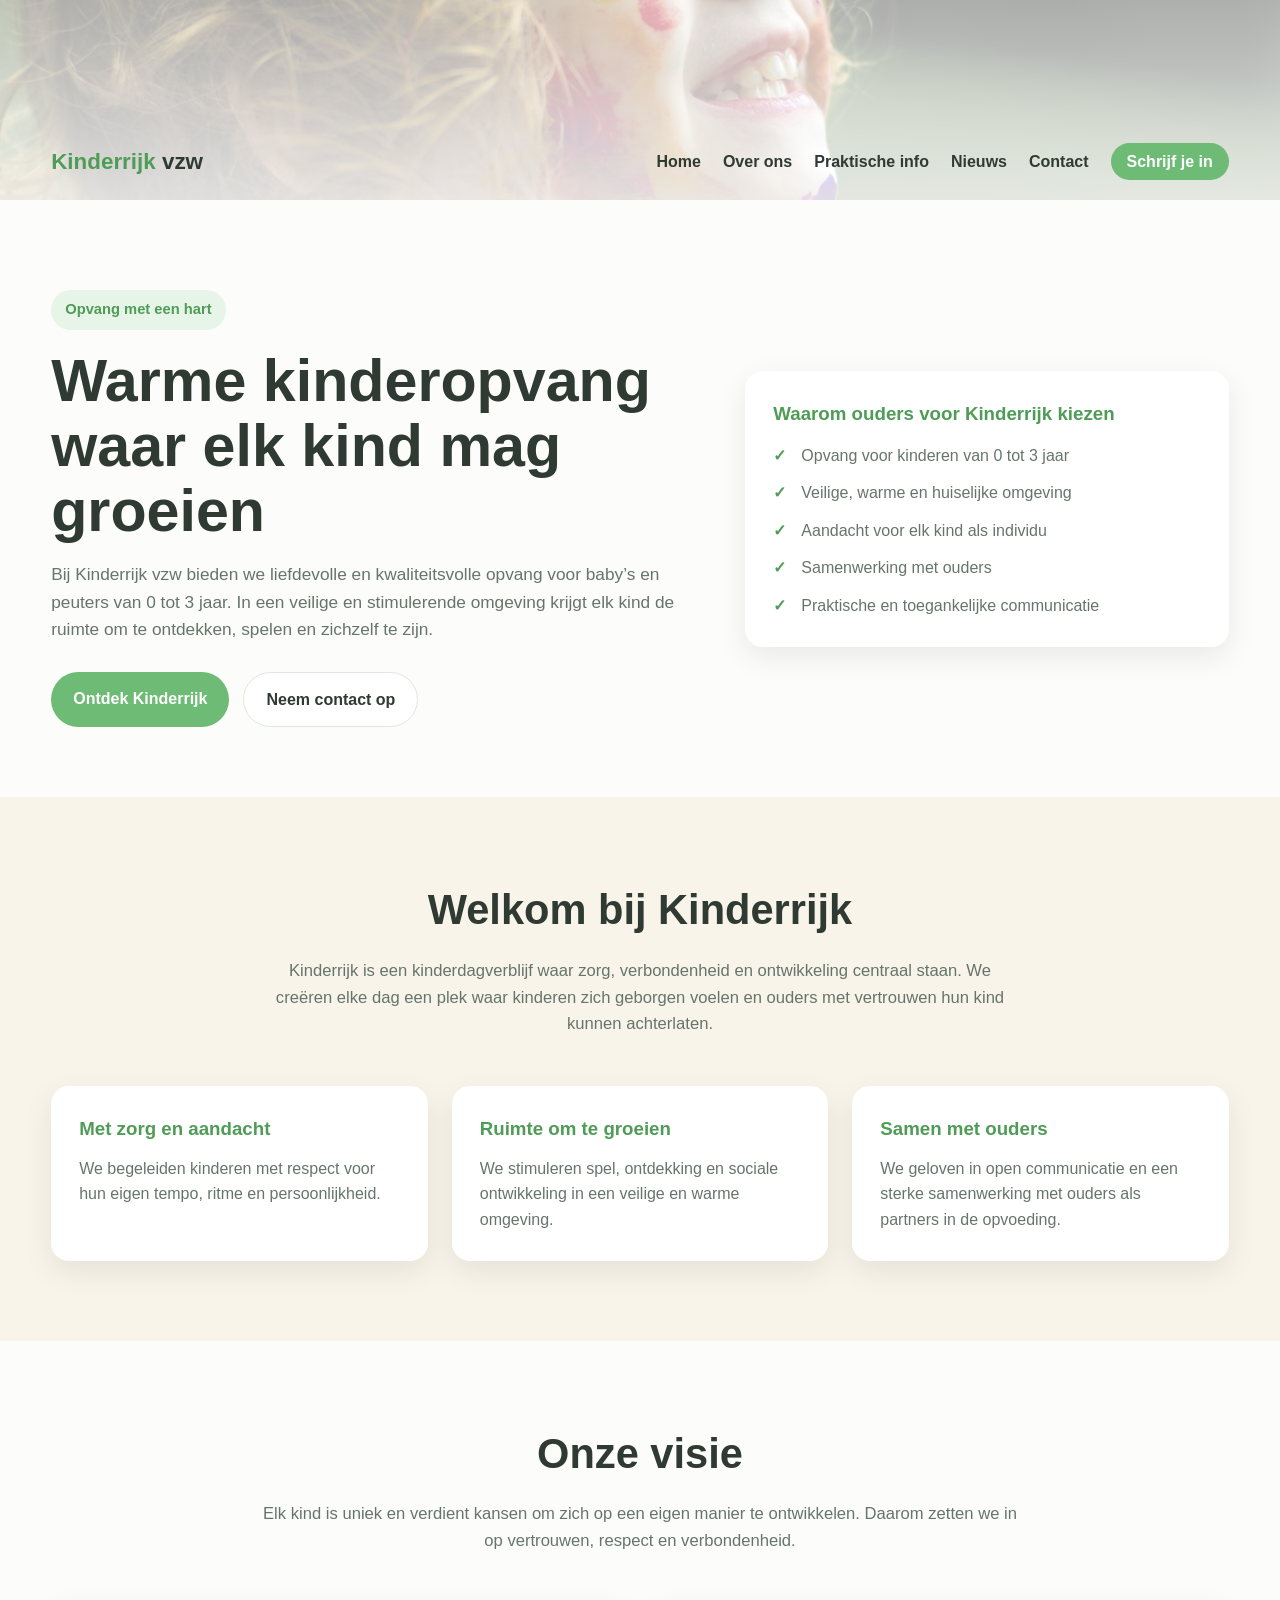
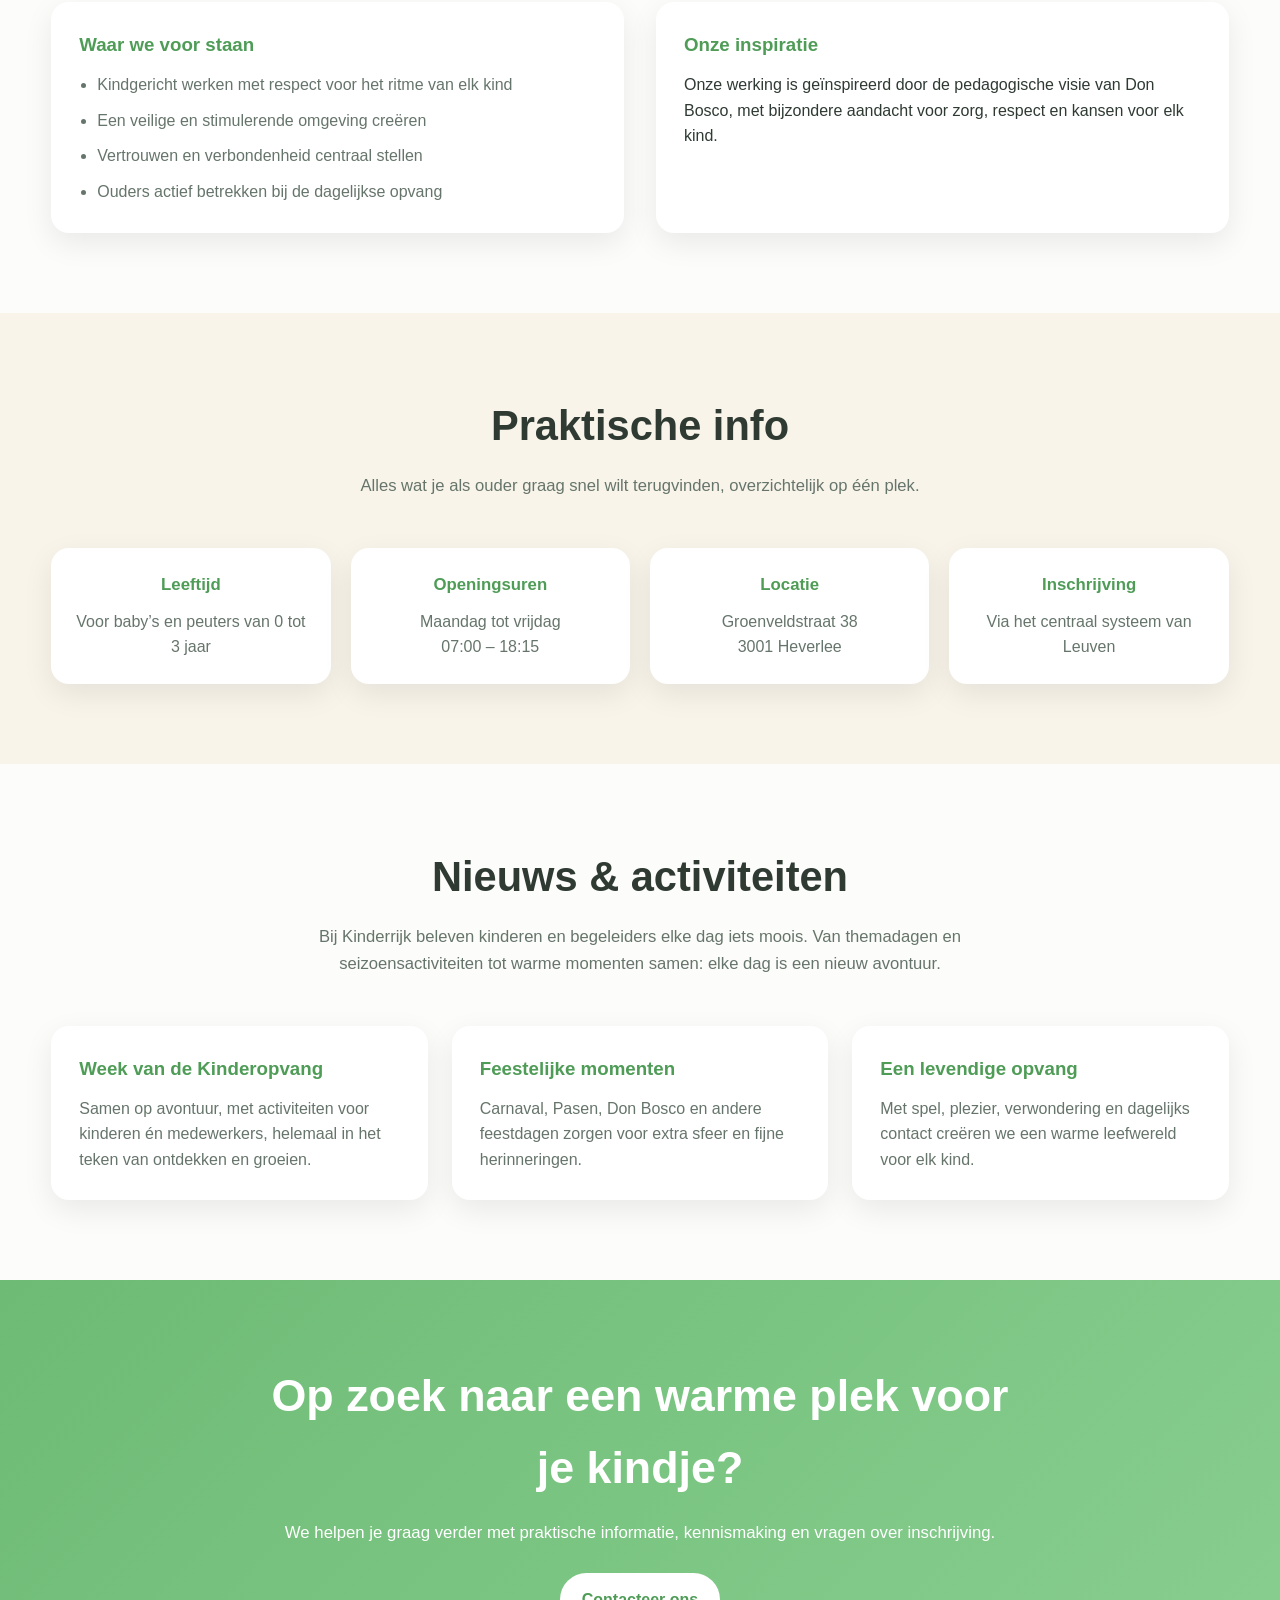
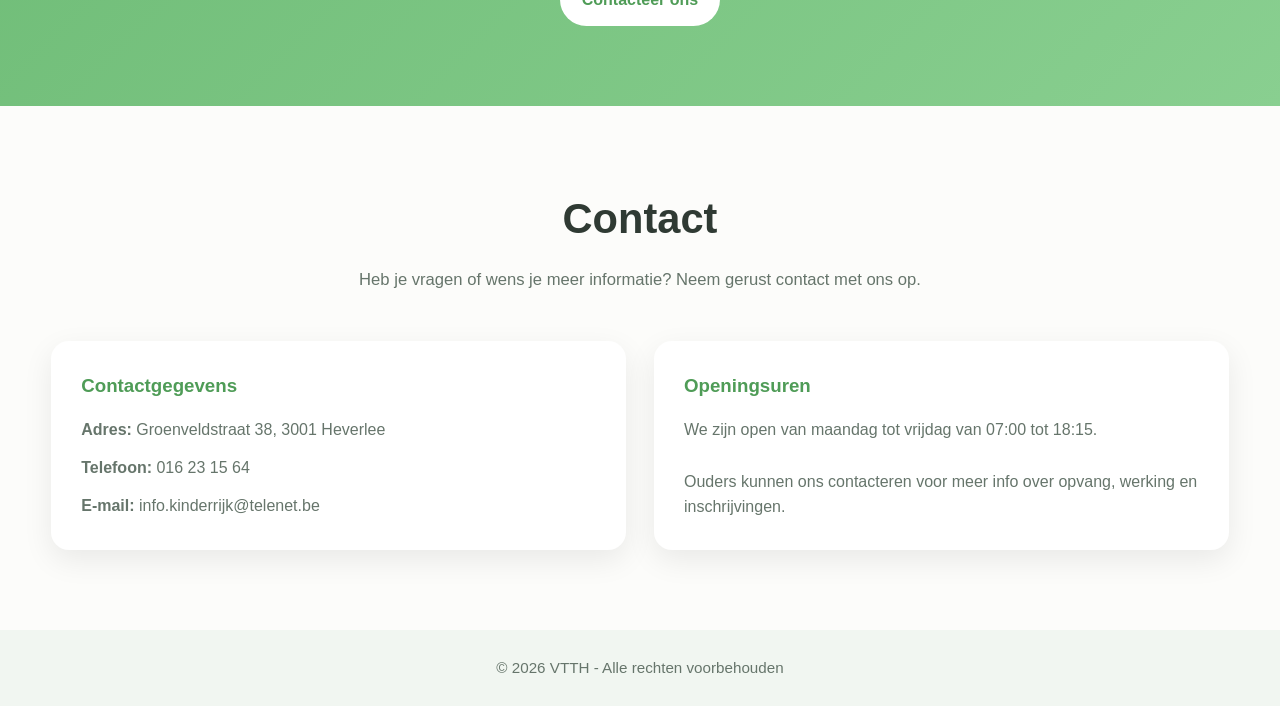
==== index.html @ 12a5a718 "Add files via upload" ====
<!DOCTYPE html>
<html lang="en">
<head>
  <meta charset="UTF-8" />
  <meta name="viewport" content="width=device-width, initial-scale=1.0" />
  <title>Kinderrijk vzw - Opvang met een hart</title>
  <link rel="stylesheet" href="styles/style.css" />
</head>
<body>

  <header>
    <div class="container nav">
      <div class="logo">Kinderrijk <span>vzw</span></div>
      <nav>
        <ul>
          <li><a href="#home">Home</a></li>
          <li><a href="#over-ons">Over ons</a></li>
          <li><a href="#praktisch">Praktische info</a></li>
          <li><a href="#nieuws">Nieuws</a></li>
          <li><a href="#contact">Contact</a></li>
          <li><a class="nav-btn" href="#contact">Schrijf je in</a></li>
        </ul>
      </nav>
    </div>
  </header>

  <main>
    <section class="hero" id="home">
      <div class="container hero-grid">
        <div>
          <div class="eyebrow">Opvang met een hart</div>
          <h1>Warme kinderopvang waar elk kind mag groeien</h1>
          <p>
            Bij Kinderrijk vzw bieden we liefdevolle en kwaliteitsvolle opvang
            voor baby’s en peuters van 0 tot 3 jaar. In een veilige en
            stimulerende omgeving krijgt elk kind de ruimte om te ontdekken,
            spelen en zichzelf te zijn.
          </p>
          <div class="hero-actions">
            <a href="#over-ons" class="btn btn-primary">Ontdek Kinderrijk</a>
            <a href="#contact" class="btn btn-secondary">Neem contact op</a>
          </div>
        </div>

        <div class="hero-card">
          <h3>Waarom ouders voor Kinderrijk kiezen</h3>
          <ul>
            <li>Opvang voor kinderen van 0 tot 3 jaar</li>
            <li>Veilige, warme en huiselijke omgeving</li>
            <li>Aandacht voor elk kind als individu</li>
            <li>Samenwerking met ouders</li>
            <li>Praktische en toegankelijke communicatie</li>
          </ul>
        </div>
      </div>
    </section>

    <section id="over-ons">
      <div class="container">
        <div class="section-header">
          <h2>Welkom bij Kinderrijk</h2>
          <p>
            Kinderrijk is een kinderdagverblijf waar zorg, verbondenheid en
            ontwikkeling centraal staan. We creëren elke dag een plek waar
            kinderen zich geborgen voelen en ouders met vertrouwen hun kind
            kunnen achterlaten.
          </p>
        </div>

        <div class="cards">
          <div class="card">
            <h3>Met zorg en aandacht</h3>
            <p>
              We begeleiden kinderen met respect voor hun eigen tempo, ritme en
              persoonlijkheid.
            </p>
          </div>

          <div class="card">
            <h3>Ruimte om te groeien</h3>
            <p>
              We stimuleren spel, ontdekking en sociale ontwikkeling in een
              veilige en warme omgeving.
            </p>
          </div>

          <div class="card">
            <h3>Samen met ouders</h3>
            <p>
              We geloven in open communicatie en een sterke samenwerking met
              ouders als partners in de opvoeding.
            </p>
          </div>
        </div>
      </div>
    </section>

    <section class="vision">
      <div class="container">
        <div class="section-header">
          <h2>Onze visie</h2>
          <p>
            Elk kind is uniek en verdient kansen om zich op een eigen manier te
            ontwikkelen. Daarom zetten we in op vertrouwen, respect en
            verbondenheid.
          </p>
        </div>

        <div class="vision-grid">
          <div class="vision-box">
            <h3>Waar we voor staan</h3>
            <ul>
              <li>Kindgericht werken met respect voor het ritme van elk kind</li>
              <li>Een veilige en stimulerende omgeving creëren</li>
              <li>Vertrouwen en verbondenheid centraal stellen</li>
              <li>Ouders actief betrekken bij de dagelijkse opvang</li>
            </ul>
          </div>

          <div class="vision-box">
            <h3>Onze inspiratie</h3>
            <p>
              Onze werking is geïnspireerd door de pedagogische visie van Don
              Bosco, met bijzondere aandacht voor zorg, respect en kansen voor
              elk kind.
            </p>
          </div>
        </div>
      </div>
    </section>

    <section id="praktisch">
      <div class="container">
        <div class="section-header">
          <h2>Praktische info</h2>
          <p>
            Alles wat je als ouder graag snel wilt terugvinden, overzichtelijk
            op één plek.
          </p>
        </div>

        <div class="info-grid">
          <div class="info-item">
            <h3>Leeftijd</h3>
            <p>Voor baby’s en peuters van 0 tot 3 jaar</p>
          </div>

          <div class="info-item">
            <h3>Openingsuren</h3>
            <p>Maandag tot vrijdag<br>07:00 – 18:15</p>
          </div>

          <div class="info-item">
            <h3>Locatie</h3>
            <p>Groenveldstraat 38<br>3001 Heverlee</p>
          </div>

          <div class="info-item">
            <h3>Inschrijving</h3>
            <p>Via het centraal systeem van Leuven</p>
          </div>
        </div>
      </div>
    </section>

    <section id="nieuws">
      <div class="container">
        <div class="section-header">
          <h2>Nieuws & activiteiten</h2>
          <p>
            Bij Kinderrijk beleven kinderen en begeleiders elke dag iets moois.
            Van themadagen en seizoensactiviteiten tot warme momenten samen:
            elke dag is een nieuw avontuur.
          </p>
        </div>

        <div class="cards">
          <div class="card">
            <h3>Week van de Kinderopvang</h3>
            <p>
              Samen op avontuur, met activiteiten voor kinderen én
              medewerkers, helemaal in het teken van ontdekken en groeien.
            </p>
          </div>

          <div class="card">
            <h3>Feestelijke momenten</h3>
            <p>
              Carnaval, Pasen, Don Bosco en andere feestdagen zorgen voor extra
              sfeer en fijne herinneringen.
            </p>
          </div>

          <div class="card">
            <h3>Een levendige opvang</h3>
            <p>
              Met spel, plezier, verwondering en dagelijks contact creëren we
              een warme leefwereld voor elk kind.
            </p>
          </div>
        </div>
      </div>
    </section>

    <section class="cta">
      <div class="container cta-box">
        <h2>Op zoek naar een warme plek voor je kindje?</h2>
        <p>
          We helpen je graag verder met praktische informatie, kennismaking en
          vragen over inschrijving.
        </p>
        <a href="#contact" class="btn btn-secondary">Contacteer ons</a>
      </div>
    </section>

    <section id="contact">
      <div class="container">
        <div class="section-header">
          <h2>Contact</h2>
          <p>
            Heb je vragen of wens je meer informatie? Neem gerust contact met
            ons op.
          </p>
        </div>

        <div class="contact-grid">
          <div class="contact-box">
            <h3>Contactgegevens</h3>
            <ul>
              <li><strong>Adres:</strong> Groenveldstraat 38, 3001 Heverlee</li>
              <li><strong>Telefoon:</strong> 016 23 15 64</li>
              <li><strong>E-mail:</strong> info.kinderrijk@telenet.be</li>
            </ul>
          </div>

          <div class="contact-box">
            <h3>Openingsuren</h3>
            <p>
              We zijn open van maandag tot vrijdag van 07:00 tot 18:15.
            </p>
            <br>
            <p>
              Ouders kunnen ons contacteren voor meer info over opvang,
              werking en inschrijvingen.
            </p>
          </div>
        </div>
      </div>
    </section>
  </main>

  <footer>
    <div class="container">
      <p>&copy; 2026 VTTH - Alle rechten voorbehouden</p>
    </div>
  </footer>

</body>
</html>
---- styles/style.css ----
:root {
  --primary: #6dbb75;
  --primary-dark: #4f9c57;
  --secondary: #f8f4ea;
  --accent: #ffd66b;
  --text: #2f3a33;
  --muted: #66756b;
  --white: #ffffff;
  --shadow: 0 10px 30px rgba(0, 0, 0, 0.08);
  --radius: 18px;
  --max-width: 1200px;
}

* {
  box-sizing: border-box;
  margin: 0;
  padding: 0;
}

html {
  scroll-behavior: smooth;
}

body {
  font-family: Arial, Helvetica, sans-serif;
  line-height: 1.6;
  color: var(--text);
  background: #fcfcfa;
}

a {
  text-decoration: none;
  color: inherit;
}

img {
  max-width: 100%;
  display: block;
}

.container {
  width: min(92%, var(--max-width));
  margin: 0 auto;
}

/* Header */

header {
  background:
    linear-gradient(rgba(255, 255, 255, 0.65), rgba(255, 255, 255, 0.85)),
    url("../images/photo_header.jpg")
    center/cover no-repeat;
  min-height: 200px;

  display: flex;
  flex-direction: column;
  justify-content: flex-end;
}



.nav {
  display: flex;
  align-items: center;
  justify-content: space-between;
  padding: 20px 0;
}

.logo {
  font-size: 1.4rem;
  font-weight: 700;
  color: var(--primary-dark);
  white-space: nowrap;
}

.logo span {
  color: var(--text);
  font-weight: 600;
}

nav ul {
  list-style: none;
  display: flex;
  gap: 22px;
  flex-wrap: wrap;
  align-items: center;
}

nav a {
  color: var(--text);
  font-weight: 600;
  transition: color 0.2s ease;
}

nav a:hover {
  color: var(--primary-dark);
}

.nav-btn {
  background: var(--primary);
  color: var(--white);
  padding: 10px 16px;
  border-radius: 999px;
  font-weight: 700;
  transition: background 0.2s ease, transform 0.2s ease;
}

.nav-btn:hover {
  background: var(--primary-dark);
  transform: translateY(-1px);
}

/* Hero */
.hero {
  background: none;
  padding: 90px 0 70px;
}

.hero-grid {
  display: grid;
  grid-template-columns: 1.15fr 0.85fr;
  gap: 40px;
  align-items: center;
}

.eyebrow {
  display: inline-block;
  background: #e7f5e8;
  color: var(--primary-dark);
  padding: 8px 14px;
  border-radius: 999px;
  font-size: 0.92rem;
  font-weight: 700;
  margin-bottom: 18px;
}

.hero h1 {
  font-size: clamp(2rem, 5vw, 3.7rem);
  line-height: 1.1;
  margin-bottom: 18px;
}

.hero p {
  font-size: 1.08rem;
  color: var(--muted);
  max-width: 640px;
  margin-bottom: 28px;
}

.hero-actions {
  display: flex;
  gap: 14px;
  flex-wrap: wrap;
}

.btn {
  display: inline-block;
  padding: 14px 22px;
  border-radius: 999px;
  font-weight: 700;
  transition: all 0.2s ease;
}

.btn-primary {
  background: var(--primary);
  color: var(--white);
}

.btn-primary:hover {
  background: var(--primary-dark);
  transform: translateY(-2px);
}

.btn-secondary {
  background: var(--white);
  color: var(--text);
  border: 1px solid #dfe7df;
}

.btn-secondary:hover {
  border-color: var(--primary);
  color: var(--primary-dark);
}

.hero-card {
  background: var(--white);
  border-radius: var(--radius);
  box-shadow: var(--shadow);
  padding: 28px;
}

.hero-card h3 {
  margin-bottom: 14px;
  color: var(--primary-dark);
}

.hero-card ul {
  list-style: none;
  display: grid;
  gap: 12px;
}

.hero-card li {
  padding-left: 28px;
  position: relative;
  color: var(--muted);
}

.hero-card li::before {
  content: "✓";
  position: absolute;
  left: 0;
  top: 0;
  color: var(--primary-dark);
  font-weight: 700;
}

/* Sections */
section {
  padding: 80px 0;
}

.section-header {
  text-align: center;
  max-width: 760px;
  margin: 0 auto 48px;
}

.section-header h2 {
  font-size: clamp(1.7rem, 4vw, 2.6rem);
  margin-bottom: 14px;
}

.section-header p {
  color: var(--muted);
  font-size: 1.04rem;
}

/* Cards */
.cards {
  display: grid;
  grid-template-columns: repeat(3, 1fr);
  gap: 24px;
}

.card {
  background: var(--white);
  border-radius: var(--radius);
  box-shadow: var(--shadow);
  padding: 28px;
}

.card h3 {
  margin-bottom: 12px;
  color: var(--primary-dark);
}

.card p {
  color: var(--muted);
}

/* Vision */
#over-ons {
  background: var(--secondary);
}

#praktisch {
  background: var(--secondary);
}

.vision {
  background: none;
}


.vision-grid {
  display: grid;
  grid-template-columns: 1fr 1fr;
  gap: 32px;
  align-items: start;
}

.vision-grid {
  display: grid;
  grid-template-columns: 1fr 1fr;
  gap: 32px;
  align-items: stretch; 
}


.vision-box {
  background: var(--white);
  padding: 28px;
  border-radius: var(--radius);
  box-shadow: var(--shadow);
  display: flex;
  flex-direction: column;
  height: 100%;
}

.vision-box h3 {
  margin-bottom: 12px;
  color: var(--primary-dark);
}

.vision-box ul {
  padding-left: 18px;
  color: var(--muted);
}

.vision-box ul li + li {
  margin-top: 10px;
}

/* Practical info */
.info-grid {
  display: grid;
  grid-template-columns: repeat(4, 1fr);
  gap: 20px;
}

.info-item {
  background: var(--white);
  border-radius: var(--radius);
  box-shadow: var(--shadow);
  padding: 24px;
  text-align: center;
}

.info-item h3 {
  color: var(--primary-dark);
  margin-bottom: 10px;
  font-size: 1.05rem;
}

.info-item p {
  color: var(--muted);
}

/* CTA */
.cta {
  background: linear-gradient(135deg, #6dbb75, #89cf90);
  color: var(--white);
}

.cta-box {
  text-align: center;
  max-width: 760px;
  margin: 0 auto;
}

.cta h2 {
  font-size: clamp(1.8rem, 4vw, 2.8rem);
  margin-bottom: 16px;
}

.cta p {
  margin-bottom: 26px;
  font-size: 1.05rem;
}

.cta .btn-secondary {
  background: var(--white);
  color: var(--primary-dark);
  border: none;
}

/* Contact */
.contact-grid {
  display: grid;
  grid-template-columns: 1fr 1fr;
  gap: 28px;
}

.contact-box {
  background: var(--white);
  border-radius: var(--radius);
  box-shadow: var(--shadow);
  padding: 30px;
}

.contact-box h3 {
  margin-bottom: 16px;
  color: var(--primary-dark);
}

.contact-box p,
.contact-box li {
  color: var(--muted);
}

.contact-box ul {
  list-style: none;
  display: grid;
  gap: 12px;
}

/* Footer */
footer {
  background: #f1f6f1;
  padding: 26px 0;
  text-align: center;
  color: var(--muted);
  font-size: 0.95rem;
}

/* Responsive */
@media (max-width: 960px) {
  .hero-grid,
  .vision-grid,
  .contact-grid,
  .cards,
  .info-grid {
    grid-template-columns: 1fr;
  }

  .nav {
    flex-direction: column;
    align-items: flex-start;
  }

  nav ul {
    gap: 14px;
  }

  .hero {
    padding: 70px 0 50px;
  }
}
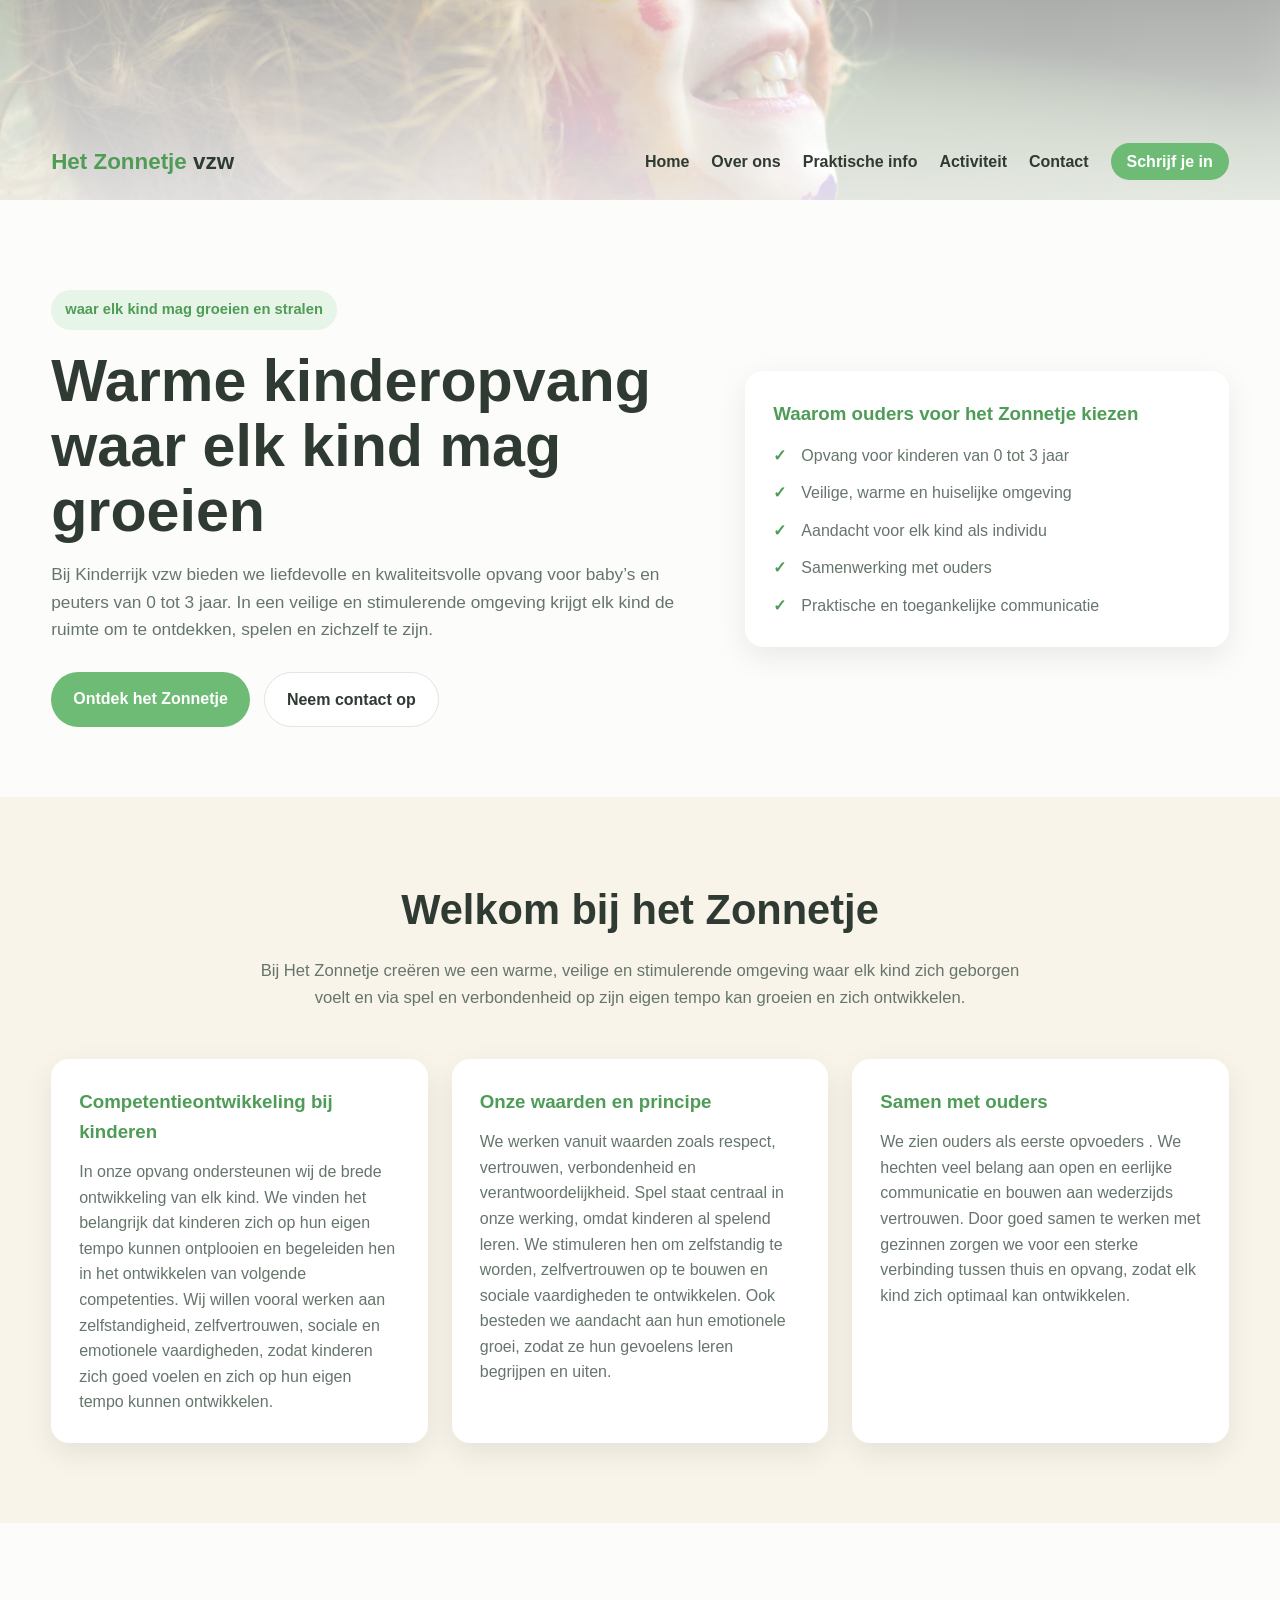
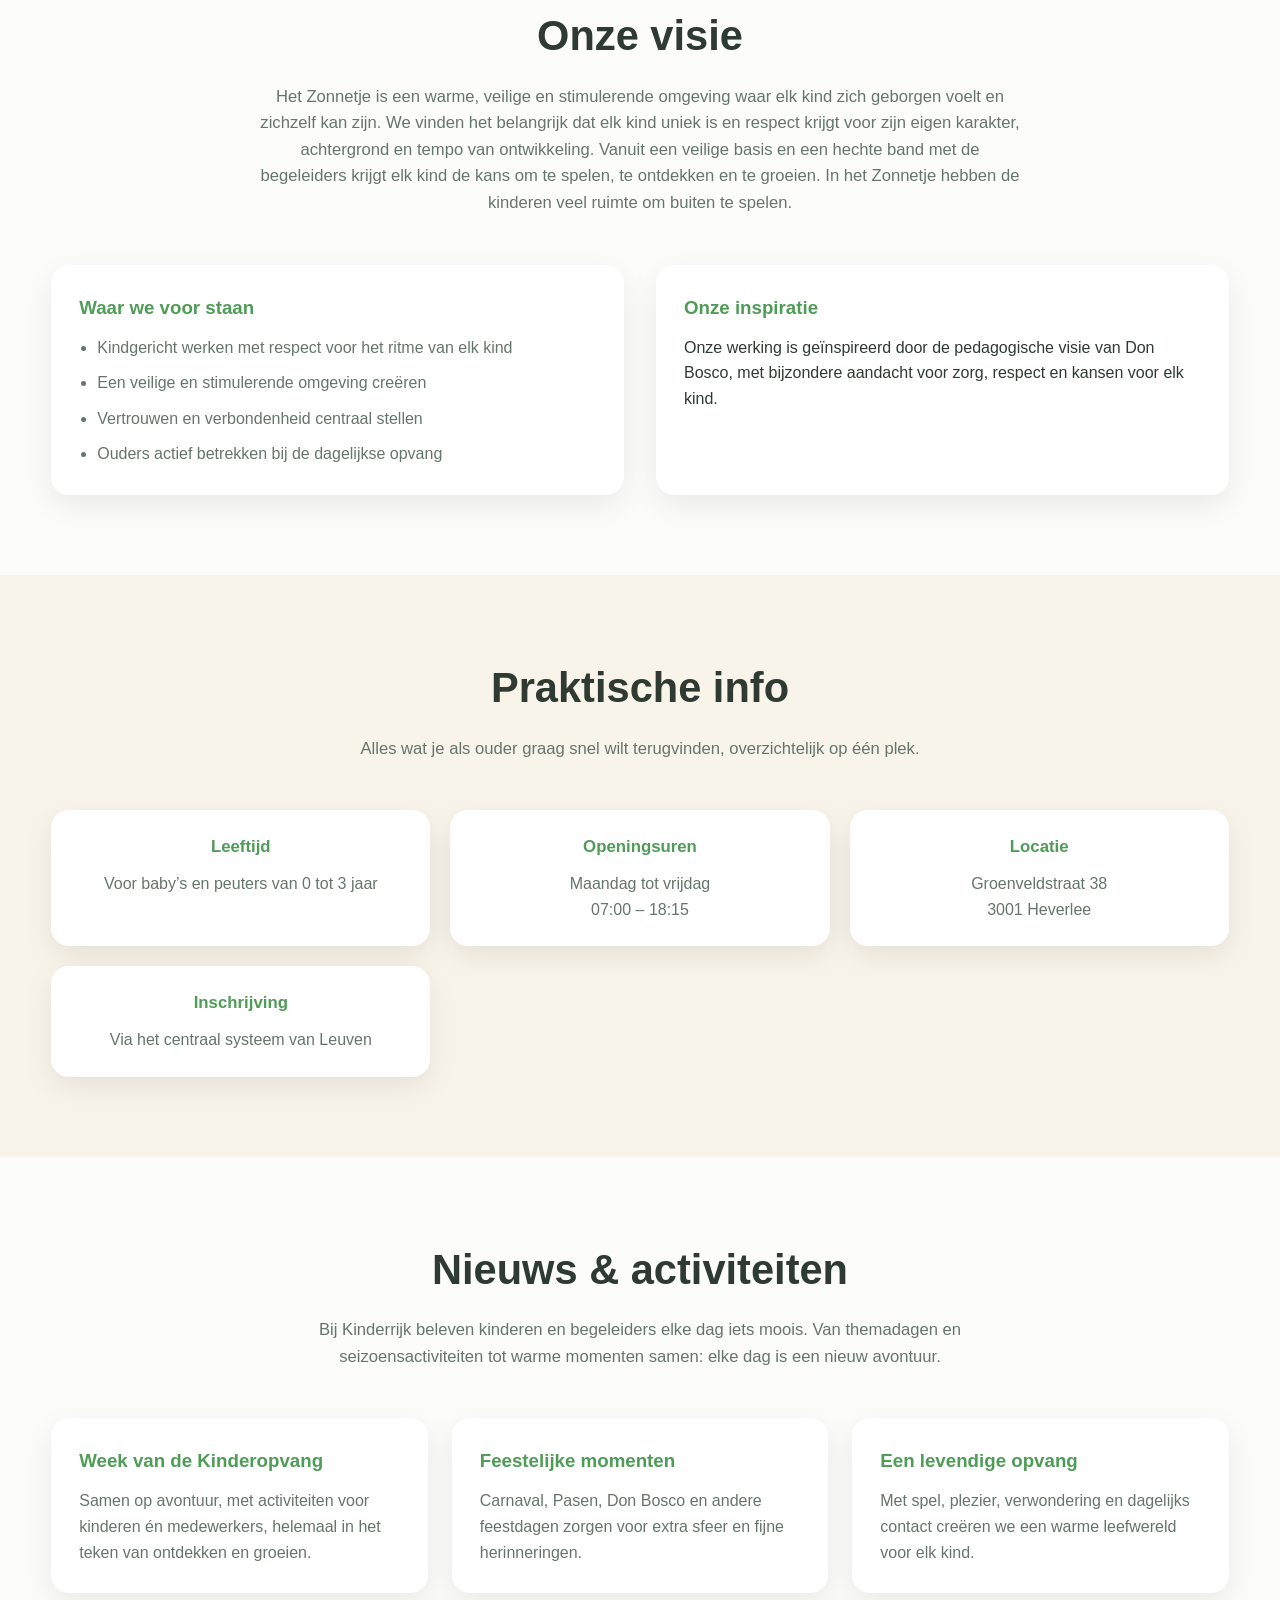
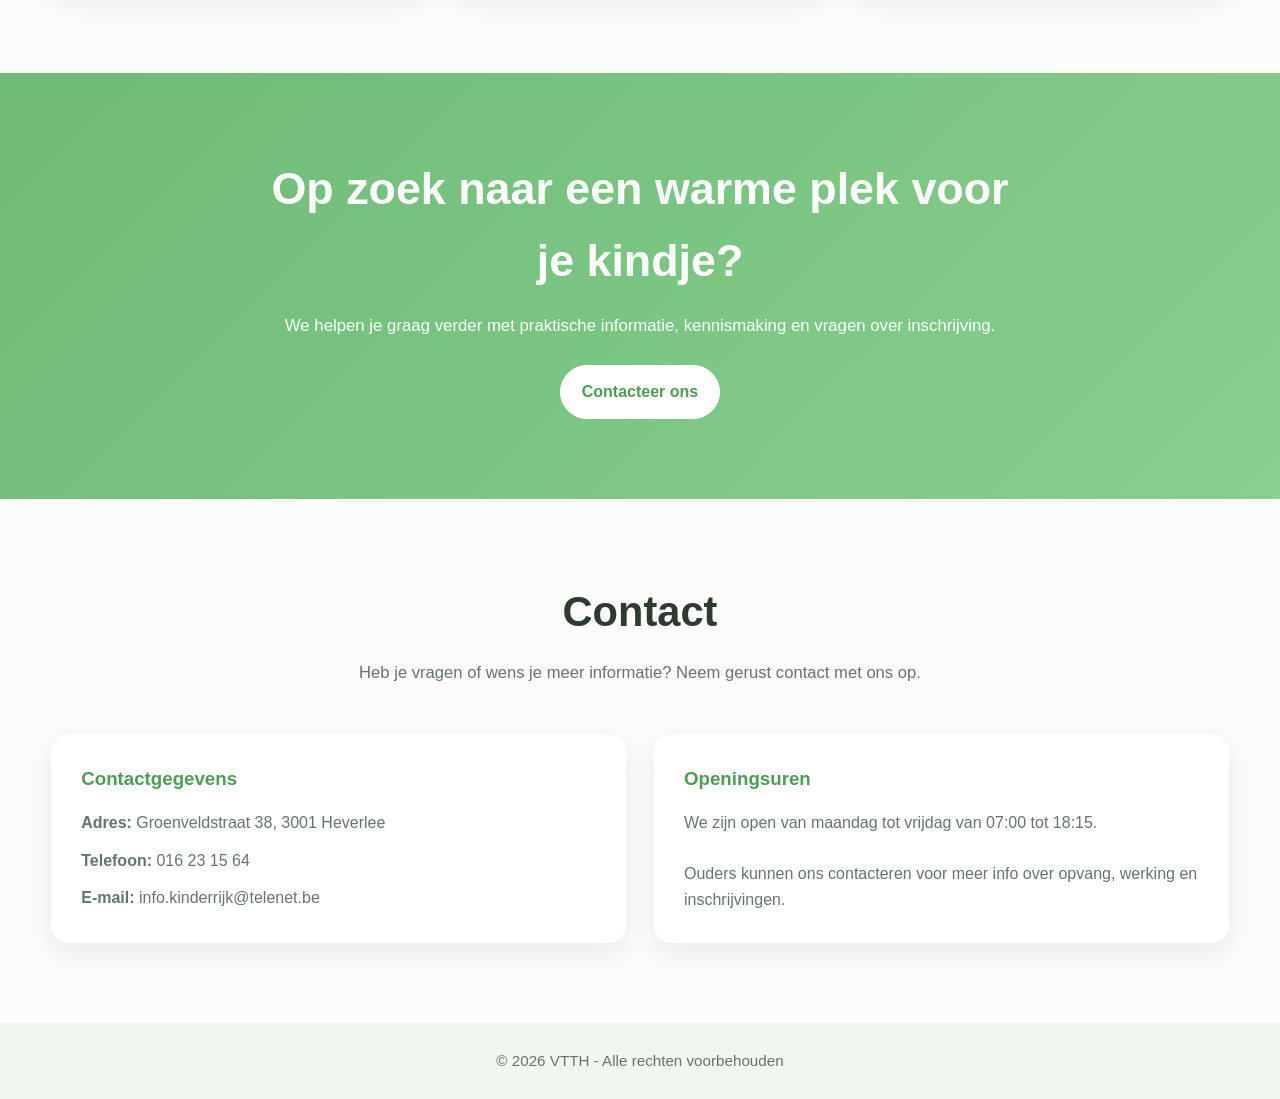
==== commit d7de0dcf: "Add files via upload" ====
--- a/index.html
+++ b/index.html
@@ -1,23 +1,23 @@
 <!DOCTYPE html>
-<html lang="en">
+<html lang="nl">
 <head>
   <meta charset="UTF-8" />
   <meta name="viewport" content="width=device-width, initial-scale=1.0" />
-  <title>Kinderrijk vzw - Opvang met een hart</title>
+  <title>Het Zonnetje vzw - waar elk kind mag groeien en stralen</title>
   <link rel="stylesheet" href="styles/style.css" />
 </head>
 <body>
 
   <header>
     <div class="container nav">
-      <div class="logo">Kinderrijk <span>vzw</span></div>
+      <div class="logo">Het Zonnetje <span>vzw</span></div>
       <nav>
         <ul>
-          <li><a href="#home">Home</a></li>
-          <li><a href="#over-ons">Over ons</a></li>
-          <li><a href="#praktisch">Praktische info</a></li>
-          <li><a href="#nieuws">Nieuws</a></li>
-          <li><a href="#contact">Contact</a></li>
+	  <li><a href="index.html">Home</a></li>
+          <li><a href="overons.html">Over ons</a></li>
+          <li><a href="praktische.html">Praktische info</a></li>
+          <li><a href="nieuws.html">Activiteit</a></li>
+          <li><a href="contact.html">Contact</a></li>
           <li><a class="nav-btn" href="#contact">Schrijf je in</a></li>
         </ul>
       </nav>
@@ -28,7 +28,7 @@
     <section class="hero" id="home">
       <div class="container hero-grid">
         <div>
-          <div class="eyebrow">Opvang met een hart</div>
+          <div class="eyebrow">waar elk kind mag groeien en stralen</div>
           <h1>Warme kinderopvang waar elk kind mag groeien</h1>
           <p>
             Bij Kinderrijk vzw bieden we liefdevolle en kwaliteitsvolle opvang
@@ -37,13 +37,13 @@
             spelen en zichzelf te zijn.
           </p>
           <div class="hero-actions">
-            <a href="#over-ons" class="btn btn-primary">Ontdek Kinderrijk</a>
+            <a href="#over-ons" class="btn btn-primary">Ontdek het Zonnetje</a>
             <a href="#contact" class="btn btn-secondary">Neem contact op</a>
           </div>
         </div>
 
         <div class="hero-card">
-          <h3>Waarom ouders voor Kinderrijk kiezen</h3>
+          <h3>Waarom ouders voor het Zonnetje kiezen</h3>
           <ul>
             <li>Opvang voor kinderen van 0 tot 3 jaar</li>
             <li>Veilige, warme en huiselijke omgeving</li>
@@ -58,37 +58,45 @@
     <section id="over-ons">
       <div class="container">
         <div class="section-header">
-          <h2>Welkom bij Kinderrijk</h2>
-          <p>
-            Kinderrijk is een kinderdagverblijf waar zorg, verbondenheid en
-            ontwikkeling centraal staan. We creëren elke dag een plek waar
-            kinderen zich geborgen voelen en ouders met vertrouwen hun kind
-            kunnen achterlaten.
+          <h2>Welkom bij het Zonnetje</h2>
+          <p>
+            Bij Het Zonnetje creëren we een warme, veilige en stimulerende omgeving 
+            waar elk kind zich geborgen voelt en via spel en verbondenheid op zijn eigen tempo 
+            kan groeien en zich ontwikkelen.
           </p>
         </div>
 
         <div class="cards">
           <div class="card">
-            <h3>Met zorg en aandacht</h3>
-            <p>
-              We begeleiden kinderen met respect voor hun eigen tempo, ritme en
-              persoonlijkheid.
-            </p>
-          </div>
-
-          <div class="card">
-            <h3>Ruimte om te groeien</h3>
-            <p>
-              We stimuleren spel, ontdekking en sociale ontwikkeling in een
-              veilige en warme omgeving.
+            <h3>Competentieontwikkeling bij kinderen</h3>
+            <p>
+              In onze opvang ondersteunen wij de brede ontwikkeling van elk kind. 
+              We vinden het belangrijk dat kinderen zich op hun eigen tempo kunnen ontplooien 
+              en begeleiden hen in het ontwikkelen van volgende competenties.
+              Wij willen vooral werken aan zelfstandigheid, zelfvertrouwen, sociale 
+              en emotionele vaardigheden, zodat kinderen zich goed voelen en zich op 
+              hun eigen tempo kunnen ontwikkelen.
+            </p>
+          </div>
+
+          <div class="card">
+            <h3>Onze waarden en principe</h3>
+            <p>
+              We werken vanuit waarden zoals respect, vertrouwen, verbondenheid en verantwoordelijkheid. 
+              Spel staat centraal in onze werking, omdat kinderen al spelend leren. 
+              We stimuleren hen om zelfstandig te worden, zelfvertrouwen op te bouwen 
+              en sociale vaardigheden te ontwikkelen. Ook besteden we aandacht aan 
+              hun emotionele groei, zodat ze hun gevoelens leren begrijpen en uiten.
             </p>
           </div>
 
           <div class="card">
             <h3>Samen met ouders</h3>
             <p>
-              We geloven in open communicatie en een sterke samenwerking met
-              ouders als partners in de opvoeding.
+              We zien ouders als eerste opvoeders . We hechten veel belang 
+              aan open en eerlijke communicatie en bouwen aan wederzijds vertrouwen. 
+              Door goed samen te werken met gezinnen zorgen we voor een sterke 
+              verbinding tussen thuis en opvang, zodat elk kind zich optimaal kan ontwikkelen.
             </p>
           </div>
         </div>
@@ -100,9 +108,13 @@
         <div class="section-header">
           <h2>Onze visie</h2>
           <p>
-            Elk kind is uniek en verdient kansen om zich op een eigen manier te
-            ontwikkelen. Daarom zetten we in op vertrouwen, respect en
-            verbondenheid.
+            Het Zonnetje is een warme, veilige en stimulerende omgeving waar elk kind 
+            zich geborgen voelt en zichzelf kan zijn. We vinden het belangrijk dat elk kind uniek is 
+            en respect krijgt voor zijn eigen karakter, achtergrond en tempo van ontwikkeling. 
+            Vanuit een veilige basis en een hechte band met de begeleiders krijgt elk kind de kans 
+            om te spelen, te ontdekken en te groeien. In het Zonnetje hebben de kinderen veel ruimte 
+            om buiten te spelen.
+
           </p>
         </div>
 
@@ -256,4 +268,4 @@
   </footer>
 
 </body>
-</html>+</html>
--- a/styles/style.css
+++ b/styles/style.css
@@ -1,429 +1,429 @@
-:root {
-  --primary: #6dbb75;
-  --primary-dark: #4f9c57;
-  --secondary: #f8f4ea;
-  --accent: #ffd66b;
-  --text: #2f3a33;
-  --muted: #66756b;
-  --white: #ffffff;
-  --shadow: 0 10px 30px rgba(0, 0, 0, 0.08);
-  --radius: 18px;
-  --max-width: 1200px;
-}
-
-* {
-  box-sizing: border-box;
-  margin: 0;
-  padding: 0;
-}
-
-html {
-  scroll-behavior: smooth;
-}
-
-body {
-  font-family: Arial, Helvetica, sans-serif;
-  line-height: 1.6;
-  color: var(--text);
-  background: #fcfcfa;
-}
-
-a {
-  text-decoration: none;
-  color: inherit;
-}
-
-img {
-  max-width: 100%;
-  display: block;
-}
-
-.container {
-  width: min(92%, var(--max-width));
-  margin: 0 auto;
-}
-
-/* Header */
-
-header {
-  background:
-    linear-gradient(rgba(255, 255, 255, 0.65), rgba(255, 255, 255, 0.85)),
-    url("../images/photo_header.jpg")
-    center/cover no-repeat;
-  min-height: 200px;
-
-  display: flex;
-  flex-direction: column;
-  justify-content: flex-end;
-}
-
-
-
-.nav {
-  display: flex;
-  align-items: center;
-  justify-content: space-between;
-  padding: 20px 0;
-}
-
-.logo {
-  font-size: 1.4rem;
-  font-weight: 700;
-  color: var(--primary-dark);
-  white-space: nowrap;
-}
-
-.logo span {
-  color: var(--text);
-  font-weight: 600;
-}
-
-nav ul {
-  list-style: none;
-  display: flex;
-  gap: 22px;
-  flex-wrap: wrap;
-  align-items: center;
-}
-
-nav a {
-  color: var(--text);
-  font-weight: 600;
-  transition: color 0.2s ease;
-}
-
-nav a:hover {
-  color: var(--primary-dark);
-}
-
-.nav-btn {
-  background: var(--primary);
-  color: var(--white);
-  padding: 10px 16px;
-  border-radius: 999px;
-  font-weight: 700;
-  transition: background 0.2s ease, transform 0.2s ease;
-}
-
-.nav-btn:hover {
-  background: var(--primary-dark);
-  transform: translateY(-1px);
-}
-
-/* Hero */
-.hero {
-  background: none;
-  padding: 90px 0 70px;
-}
-
-.hero-grid {
-  display: grid;
-  grid-template-columns: 1.15fr 0.85fr;
-  gap: 40px;
-  align-items: center;
-}
-
-.eyebrow {
-  display: inline-block;
-  background: #e7f5e8;
-  color: var(--primary-dark);
-  padding: 8px 14px;
-  border-radius: 999px;
-  font-size: 0.92rem;
-  font-weight: 700;
-  margin-bottom: 18px;
-}
-
-.hero h1 {
-  font-size: clamp(2rem, 5vw, 3.7rem);
-  line-height: 1.1;
-  margin-bottom: 18px;
-}
-
-.hero p {
-  font-size: 1.08rem;
-  color: var(--muted);
-  max-width: 640px;
-  margin-bottom: 28px;
-}
-
-.hero-actions {
-  display: flex;
-  gap: 14px;
-  flex-wrap: wrap;
-}
-
-.btn {
-  display: inline-block;
-  padding: 14px 22px;
-  border-radius: 999px;
-  font-weight: 700;
-  transition: all 0.2s ease;
-}
-
-.btn-primary {
-  background: var(--primary);
-  color: var(--white);
-}
-
-.btn-primary:hover {
-  background: var(--primary-dark);
-  transform: translateY(-2px);
-}
-
-.btn-secondary {
-  background: var(--white);
-  color: var(--text);
-  border: 1px solid #dfe7df;
-}
-
-.btn-secondary:hover {
-  border-color: var(--primary);
-  color: var(--primary-dark);
-}
-
-.hero-card {
-  background: var(--white);
-  border-radius: var(--radius);
-  box-shadow: var(--shadow);
-  padding: 28px;
-}
-
-.hero-card h3 {
-  margin-bottom: 14px;
-  color: var(--primary-dark);
-}
-
-.hero-card ul {
-  list-style: none;
-  display: grid;
-  gap: 12px;
-}
-
-.hero-card li {
-  padding-left: 28px;
-  position: relative;
-  color: var(--muted);
-}
-
-.hero-card li::before {
-  content: "✓";
-  position: absolute;
-  left: 0;
-  top: 0;
-  color: var(--primary-dark);
-  font-weight: 700;
-}
-
-/* Sections */
-section {
-  padding: 80px 0;
-}
-
-.section-header {
-  text-align: center;
-  max-width: 760px;
-  margin: 0 auto 48px;
-}
-
-.section-header h2 {
-  font-size: clamp(1.7rem, 4vw, 2.6rem);
-  margin-bottom: 14px;
-}
-
-.section-header p {
-  color: var(--muted);
-  font-size: 1.04rem;
-}
-
-/* Cards */
-.cards {
-  display: grid;
-  grid-template-columns: repeat(3, 1fr);
-  gap: 24px;
-}
-
-.card {
-  background: var(--white);
-  border-radius: var(--radius);
-  box-shadow: var(--shadow);
-  padding: 28px;
-}
-
-.card h3 {
-  margin-bottom: 12px;
-  color: var(--primary-dark);
-}
-
-.card p {
-  color: var(--muted);
-}
-
-/* Vision */
-#over-ons {
-  background: var(--secondary);
-}
-
-#praktisch {
-  background: var(--secondary);
-}
-
-.vision {
-  background: none;
-}
-
-
-.vision-grid {
-  display: grid;
-  grid-template-columns: 1fr 1fr;
-  gap: 32px;
-  align-items: start;
-}
-
-.vision-grid {
-  display: grid;
-  grid-template-columns: 1fr 1fr;
-  gap: 32px;
-  align-items: stretch; 
-}
-
-
-.vision-box {
-  background: var(--white);
-  padding: 28px;
-  border-radius: var(--radius);
-  box-shadow: var(--shadow);
-  display: flex;
-  flex-direction: column;
-  height: 100%;
-}
-
-.vision-box h3 {
-  margin-bottom: 12px;
-  color: var(--primary-dark);
-}
-
-.vision-box ul {
-  padding-left: 18px;
-  color: var(--muted);
-}
-
-.vision-box ul li + li {
-  margin-top: 10px;
-}
-
-/* Practical info */
-.info-grid {
-  display: grid;
-  grid-template-columns: repeat(4, 1fr);
-  gap: 20px;
-}
-
-.info-item {
-  background: var(--white);
-  border-radius: var(--radius);
-  box-shadow: var(--shadow);
-  padding: 24px;
-  text-align: center;
-}
-
-.info-item h3 {
-  color: var(--primary-dark);
-  margin-bottom: 10px;
-  font-size: 1.05rem;
-}
-
-.info-item p {
-  color: var(--muted);
-}
-
-/* CTA */
-.cta {
-  background: linear-gradient(135deg, #6dbb75, #89cf90);
-  color: var(--white);
-}
-
-.cta-box {
-  text-align: center;
-  max-width: 760px;
-  margin: 0 auto;
-}
-
-.cta h2 {
-  font-size: clamp(1.8rem, 4vw, 2.8rem);
-  margin-bottom: 16px;
-}
-
-.cta p {
-  margin-bottom: 26px;
-  font-size: 1.05rem;
-}
-
-.cta .btn-secondary {
-  background: var(--white);
-  color: var(--primary-dark);
-  border: none;
-}
-
-/* Contact */
-.contact-grid {
-  display: grid;
-  grid-template-columns: 1fr 1fr;
-  gap: 28px;
-}
-
-.contact-box {
-  background: var(--white);
-  border-radius: var(--radius);
-  box-shadow: var(--shadow);
-  padding: 30px;
-}
-
-.contact-box h3 {
-  margin-bottom: 16px;
-  color: var(--primary-dark);
-}
-
-.contact-box p,
-.contact-box li {
-  color: var(--muted);
-}
-
-.contact-box ul {
-  list-style: none;
-  display: grid;
-  gap: 12px;
-}
-
-/* Footer */
-footer {
-  background: #f1f6f1;
-  padding: 26px 0;
-  text-align: center;
-  color: var(--muted);
-  font-size: 0.95rem;
-}
-
-/* Responsive */
-@media (max-width: 960px) {
-  .hero-grid,
-  .vision-grid,
-  .contact-grid,
-  .cards,
-  .info-grid {
-    grid-template-columns: 1fr;
-  }
-
-  .nav {
-    flex-direction: column;
-    align-items: flex-start;
-  }
-
-  nav ul {
-    gap: 14px;
-  }
-
-  .hero {
-    padding: 70px 0 50px;
-  }
+:root {
+  --primary: #6dbb75;
+  --primary-dark: #4f9c57;
+  --secondary: #f8f4ea;
+  --accent: #ffd66b;
+  --text: #2f3a33;
+  --muted: #66756b;
+  --white: #ffffff;
+  --shadow: 0 10px 30px rgba(0, 0, 0, 0.08);
+  --radius: 18px;
+  --max-width: 1200px;
+}
+
+* {
+  box-sizing: border-box;
+  margin: 0;
+  padding: 0;
+}
+
+html {
+  scroll-behavior: smooth;
+}
+
+body {
+  font-family: Arial, Helvetica, sans-serif;
+  line-height: 1.6;
+  color: var(--text);
+  background: #fcfcfa;
+}
+
+a {
+  text-decoration: none;
+  color: inherit;
+}
+
+img {
+  max-width: 100%;
+  display: block;
+}
+
+.container {
+  width: min(92%, var(--max-width));
+  margin: 0 auto;
+}
+
+/* Header */
+
+header {
+  background:
+    linear-gradient(rgba(255, 255, 255, 0.65), rgba(255, 255, 255, 0.85)),
+    url("../images/photo_header.jpg")
+    center/cover no-repeat;
+  min-height: 200px;
+
+  display: flex;
+  flex-direction: column;
+  justify-content: flex-end;
+}
+
+
+
+.nav {
+  display: flex;
+  align-items: center;
+  justify-content: space-between;
+  padding: 20px 0;
+}
+
+.logo {
+  font-size: 1.4rem;
+  font-weight: 700;
+  color: var(--primary-dark);
+  white-space: nowrap;
+}
+
+.logo span {
+  color: var(--text);
+  font-weight: 600;
+}
+
+nav ul {
+  list-style: none;
+  display: flex;
+  gap: 22px;
+  flex-wrap: wrap;
+  align-items: center;
+}
+
+nav a {
+  color: var(--text);
+  font-weight: 600;
+  transition: color 0.2s ease;
+}
+
+nav a:hover {
+  color: var(--primary-dark);
+}
+
+.nav-btn {
+  background: var(--primary);
+  color: var(--white);
+  padding: 10px 16px;
+  border-radius: 999px;
+  font-weight: 700;
+  transition: background 0.2s ease, transform 0.2s ease;
+}
+
+.nav-btn:hover {
+  background: var(--primary-dark);
+  transform: translateY(-1px);
+}
+
+/* Hero */
+.hero {
+  background: none;
+  padding: 90px 0 70px;
+}
+
+.hero-grid {
+  display: grid;
+  grid-template-columns: 1.15fr 0.85fr;
+  gap: 40px;
+  align-items: center;
+}
+
+.eyebrow {
+  display: inline-block;
+  background: #e7f5e8;
+  color: var(--primary-dark);
+  padding: 8px 14px;
+  border-radius: 999px;
+  font-size: 0.92rem;
+  font-weight: 700;
+  margin-bottom: 18px;
+}
+
+.hero h1 {
+  font-size: clamp(2rem, 5vw, 3.7rem);
+  line-height: 1.1;
+  margin-bottom: 18px;
+}
+
+.hero p {
+  font-size: 1.08rem;
+  color: var(--muted);
+  max-width: 640px;
+  margin-bottom: 28px;
+}
+
+.hero-actions {
+  display: flex;
+  gap: 14px;
+  flex-wrap: wrap;
+}
+
+.btn {
+  display: inline-block;
+  padding: 14px 22px;
+  border-radius: 999px;
+  font-weight: 700;
+  transition: all 0.2s ease;
+}
+
+.btn-primary {
+  background: var(--primary);
+  color: var(--white);
+}
+
+.btn-primary:hover {
+  background: var(--primary-dark);
+  transform: translateY(-2px);
+}
+
+.btn-secondary {
+  background: var(--white);
+  color: var(--text);
+  border: 1px solid #dfe7df;
+}
+
+.btn-secondary:hover {
+  border-color: var(--primary);
+  color: var(--primary-dark);
+}
+
+.hero-card {
+  background: var(--white);
+  border-radius: var(--radius);
+  box-shadow: var(--shadow);
+  padding: 28px;
+}
+
+.hero-card h3 {
+  margin-bottom: 14px;
+  color: var(--primary-dark);
+}
+
+.hero-card ul {
+  list-style: none;
+  display: grid;
+  gap: 12px;
+}
+
+.hero-card li {
+  padding-left: 28px;
+  position: relative;
+  color: var(--muted);
+}
+
+.hero-card li::before {
+  content: "✓";
+  position: absolute;
+  left: 0;
+  top: 0;
+  color: var(--primary-dark);
+  font-weight: 700;
+}
+
+/* Sections */
+section {
+  padding: 80px 0;
+}
+
+.section-header {
+  text-align: center;
+  max-width: 760px;
+  margin: 0 auto 48px;
+}
+
+.section-header h2 {
+  font-size: clamp(1.7rem, 4vw, 2.6rem);
+  margin-bottom: 14px;
+}
+
+.section-header p {
+  color: var(--muted);
+  font-size: 1.04rem;
+}
+
+/* Cards */
+.cards {
+  display: grid;
+  grid-template-columns: repeat(3, 1fr);
+  gap: 24px;
+}
+
+.card {
+  background: var(--white);
+  border-radius: var(--radius);
+  box-shadow: var(--shadow);
+  padding: 28px;
+}
+
+.card h3 {
+  margin-bottom: 12px;
+  color: var(--primary-dark);
+}
+
+.card p {
+  color: var(--muted);
+}
+
+/* Vision */
+#over-ons {
+  background: var(--secondary);
+}
+
+#praktisch {
+  background: var(--secondary);
+}
+
+.vision {
+  background: none;
+}
+
+
+.vision-grid {
+  display: grid;
+  grid-template-columns: 1fr 1fr;
+  gap: 32px;
+  align-items: start;
+}
+
+.vision-grid {
+  display: grid;
+  grid-template-columns: 1fr 1fr;
+  gap: 32px;
+  align-items: stretch; 
+}
+
+
+.vision-box {
+  background: var(--white);
+  padding: 28px;
+  border-radius: var(--radius);
+  box-shadow: var(--shadow);
+  display: flex;
+  flex-direction: column;
+  height: 100%;
+}
+
+.vision-box h3 {
+  margin-bottom: 12px;
+  color: var(--primary-dark);
+}
+
+.vision-box ul {
+  padding-left: 18px;
+  color: var(--muted);
+}
+
+.vision-box ul li + li {
+  margin-top: 10px;
+}
+
+/* Practical info */
+.info-grid {
+  display: grid;
+  grid-template-columns: repeat(3, 1fr);
+  gap: 20px;
+}
+
+.info-item {
+  background: var(--white);
+  border-radius: var(--radius);
+  box-shadow: var(--shadow);
+  padding: 24px;
+  text-align: center;
+}
+
+.info-item h3 {
+  color: var(--primary-dark);
+  margin-bottom: 10px;
+  font-size: 1.05rem;
+}
+
+.info-item p {
+  color: var(--muted);
+}
+
+/* CTA */
+.cta {
+  background: linear-gradient(135deg, #6dbb75, #89cf90);
+  color: var(--white);
+}
+
+.cta-box {
+  text-align: center;
+  max-width: 760px;
+  margin: 0 auto;
+}
+
+.cta h2 {
+  font-size: clamp(1.8rem, 4vw, 2.8rem);
+  margin-bottom: 16px;
+}
+
+.cta p {
+  margin-bottom: 26px;
+  font-size: 1.05rem;
+}
+
+.cta .btn-secondary {
+  background: var(--white);
+  color: var(--primary-dark);
+  border: none;
+}
+
+/* Contact */
+.contact-grid {
+  display: grid;
+  grid-template-columns: 1fr 1fr;
+  gap: 28px;
+}
+
+.contact-box {
+  background: var(--white);
+  border-radius: var(--radius);
+  box-shadow: var(--shadow);
+  padding: 30px;
+}
+
+.contact-box h3 {
+  margin-bottom: 16px;
+  color: var(--primary-dark);
+}
+
+.contact-box p,
+.contact-box li {
+  color: var(--muted);
+}
+
+.contact-box ul {
+  list-style: none;
+  display: grid;
+  gap: 12px;
+}
+
+/* Footer */
+footer {
+  background: #f1f6f1;
+  padding: 26px 0;
+  text-align: center;
+  color: var(--muted);
+  font-size: 0.95rem;
+}
+
+/* Responsive */
+@media (max-width: 960px) {
+  .hero-grid,
+  .vision-grid,
+  .contact-grid,
+  .cards,
+  .info-grid {
+    grid-template-columns: 1fr;
+  }
+
+  .nav {
+    flex-direction: column;
+    align-items: flex-start;
+  }
+
+  nav ul {
+    gap: 14px;
+  }
+
+  .hero {
+    padding: 70px 0 50px;
+  }
 }
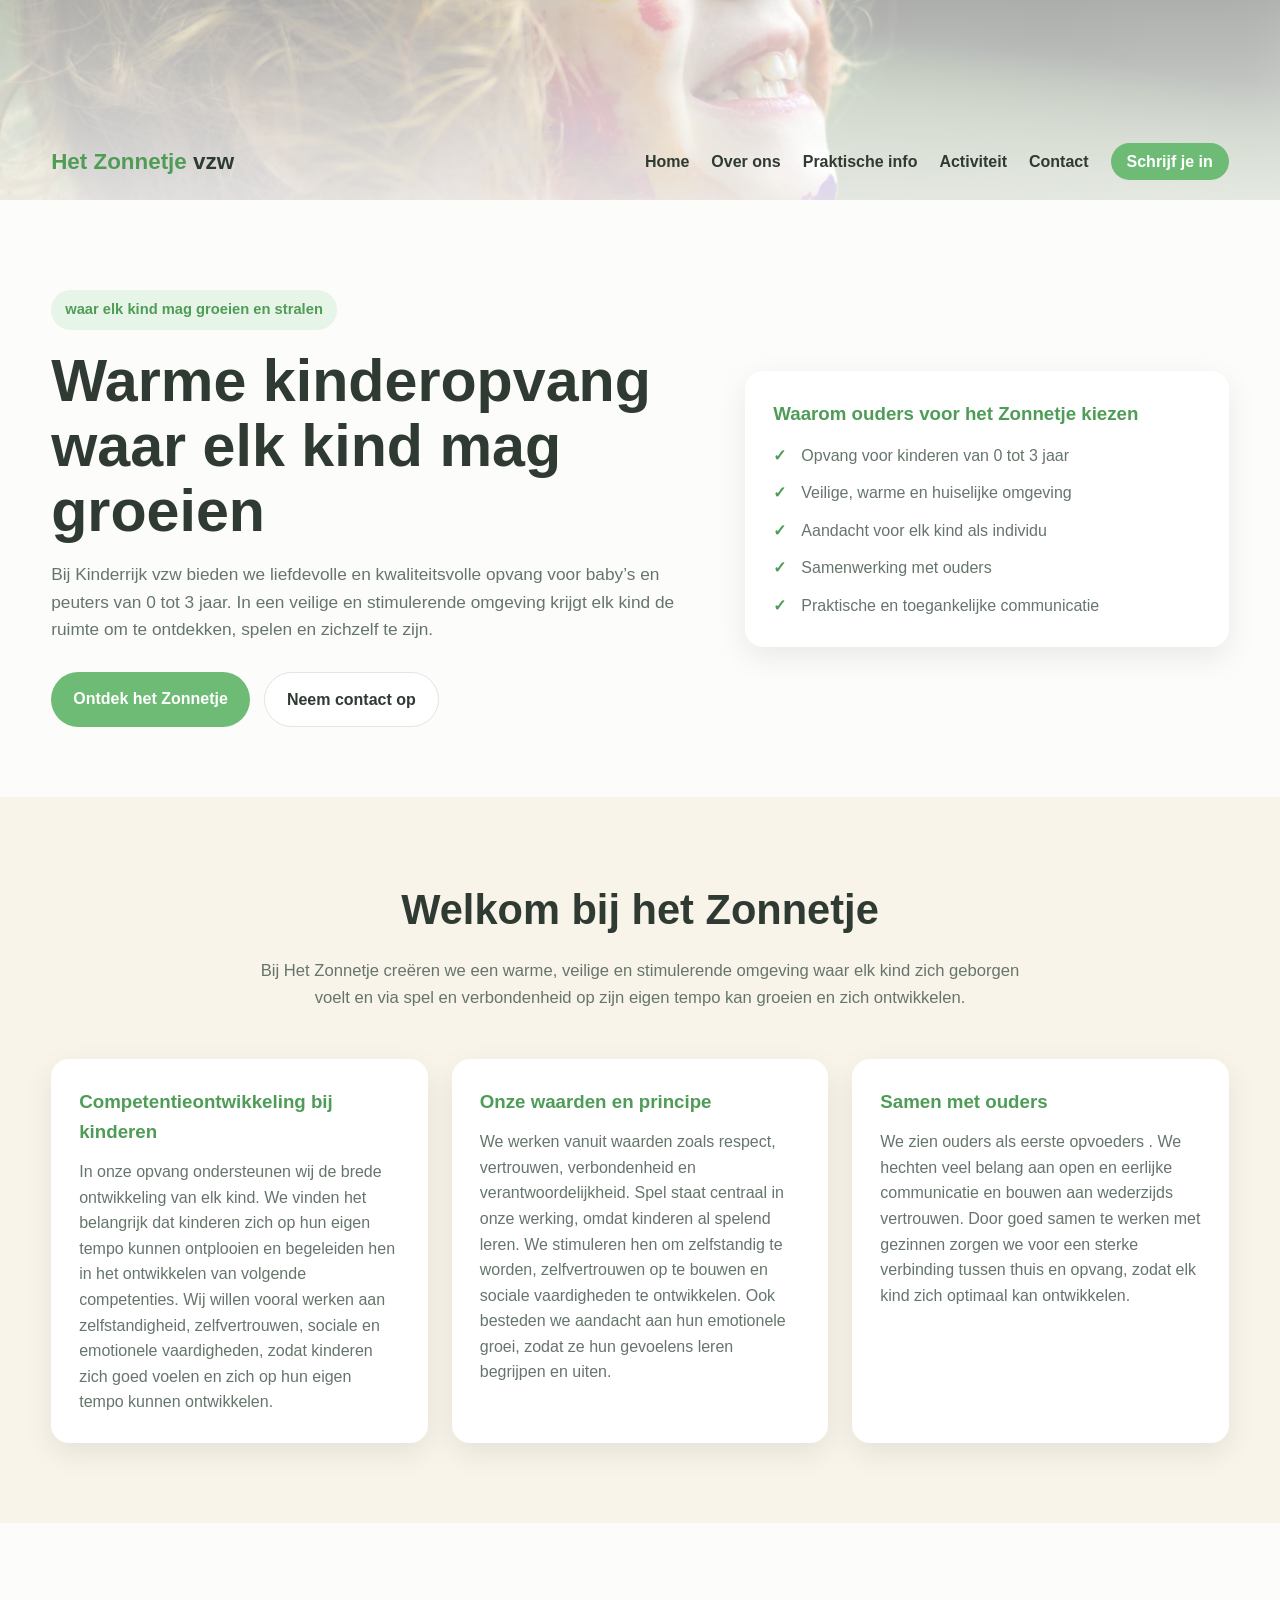
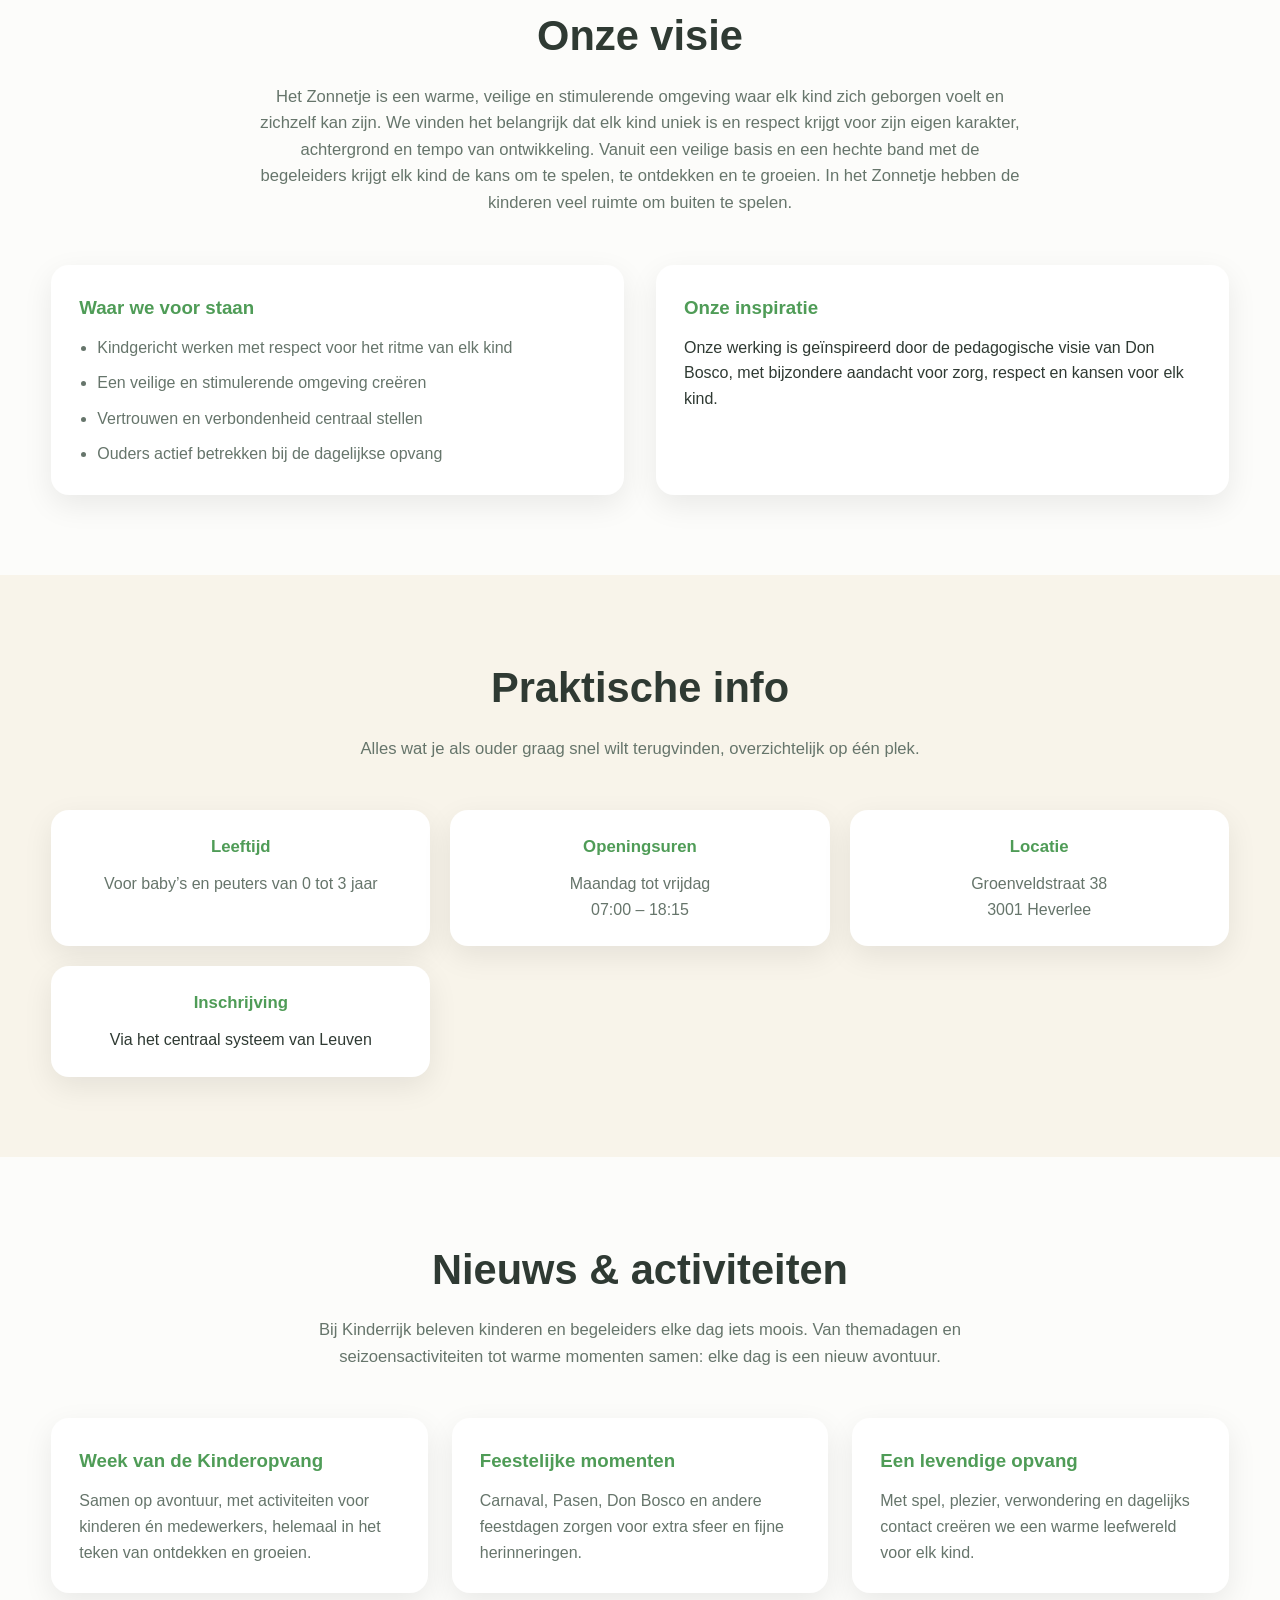
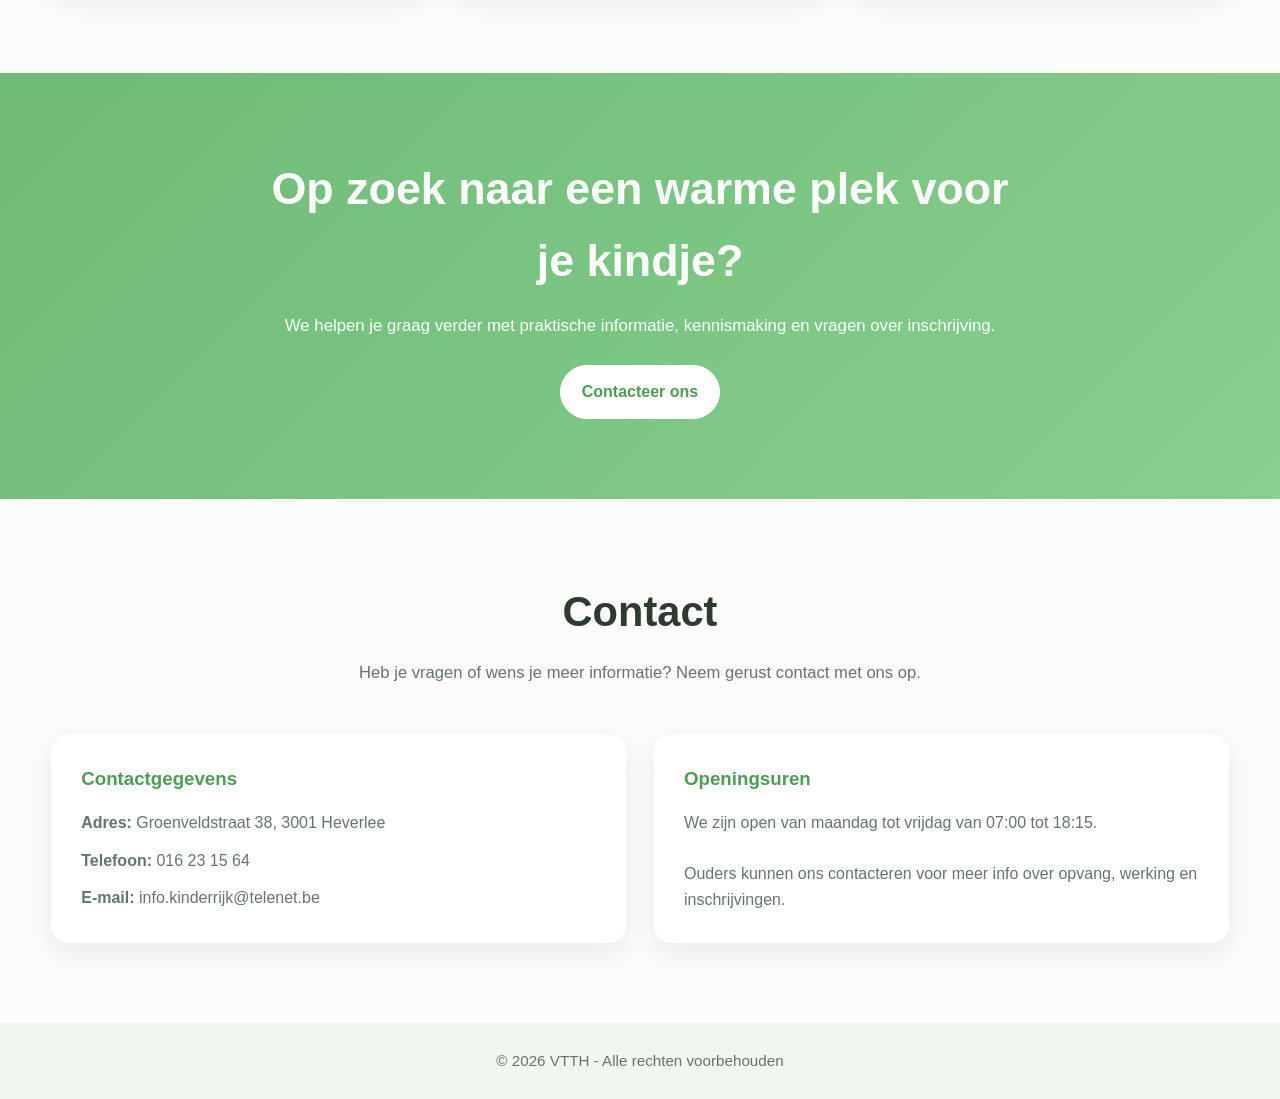
==== commit f703d4fc: "Add files via upload" ====
--- a/index.html
+++ b/index.html
@@ -169,7 +169,7 @@
 
           <div class="info-item">
             <h3>Inschrijving</h3>
-            <p>Via het centraal systeem van Leuven</p>
+	    <a href="https://www.kinderopvangleuven.be">Via het centraal systeem van Leuven</a>
           </div>
         </div>
       </div>
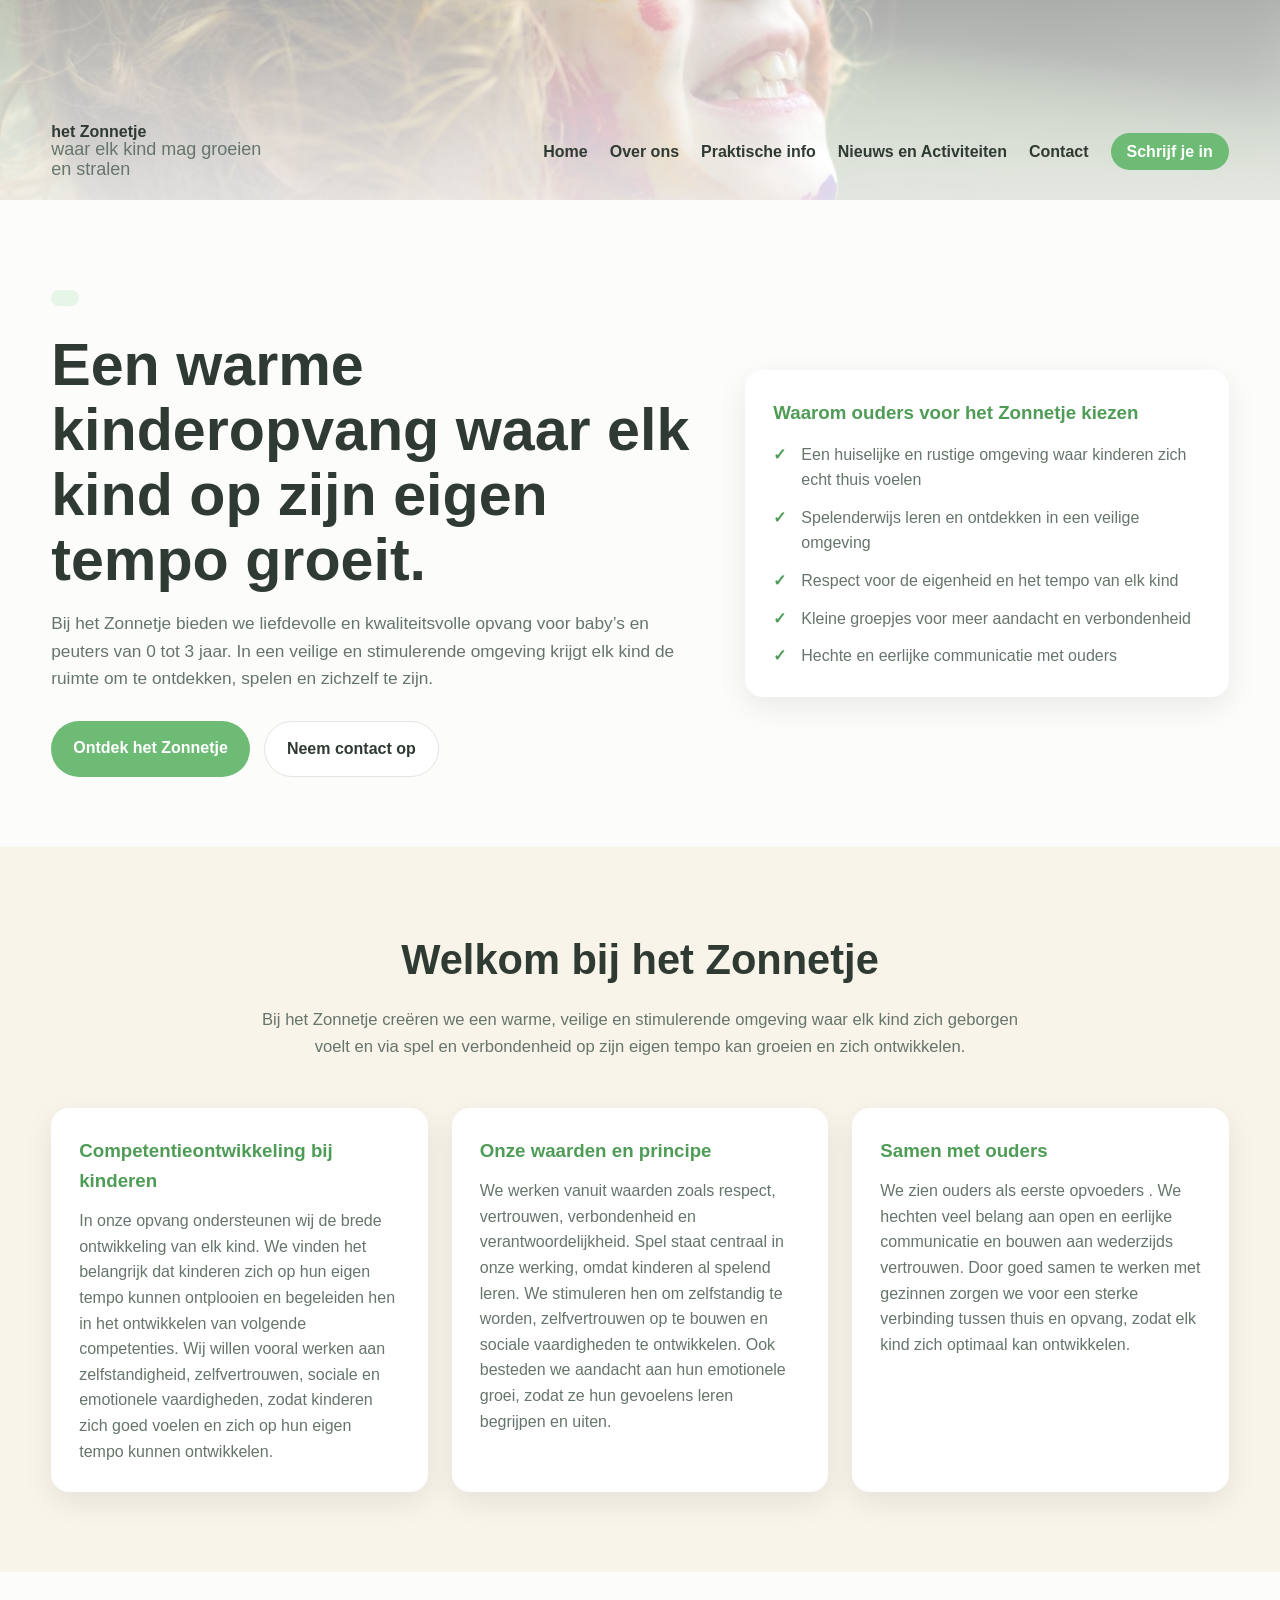
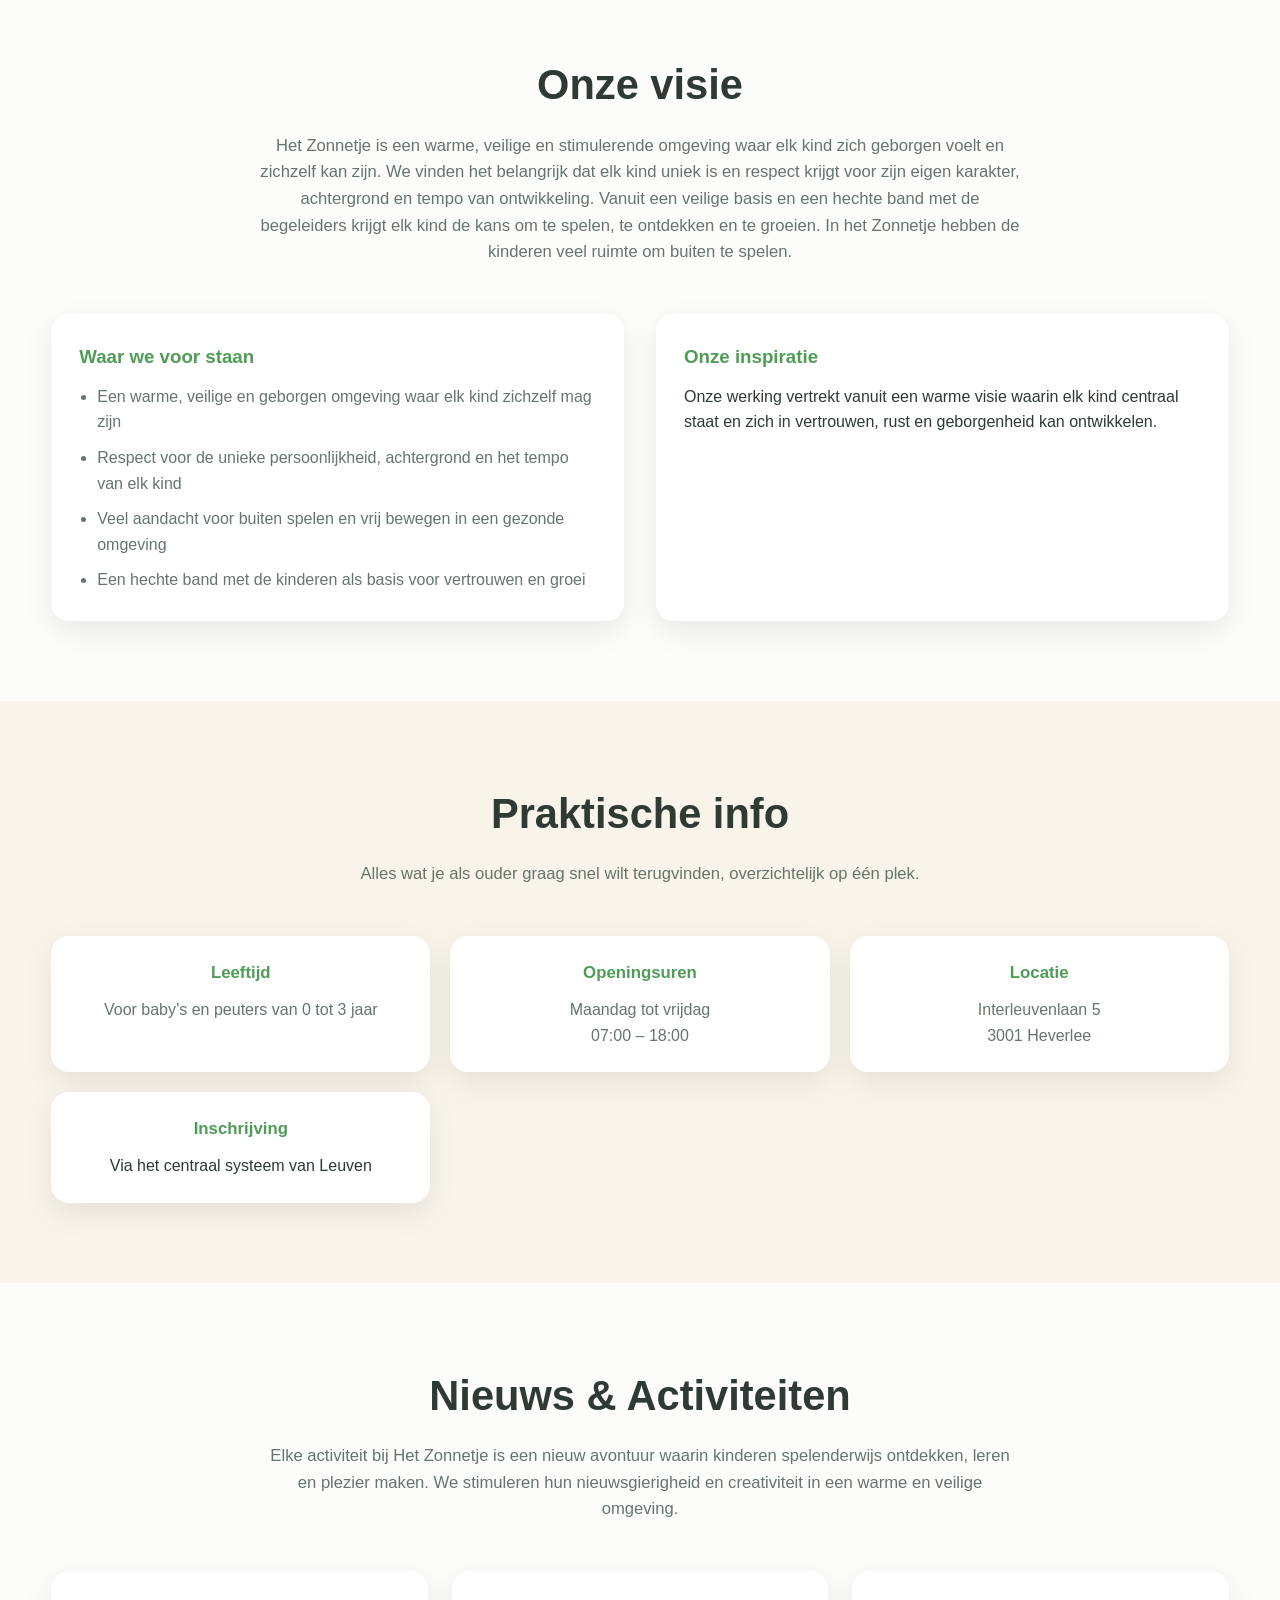
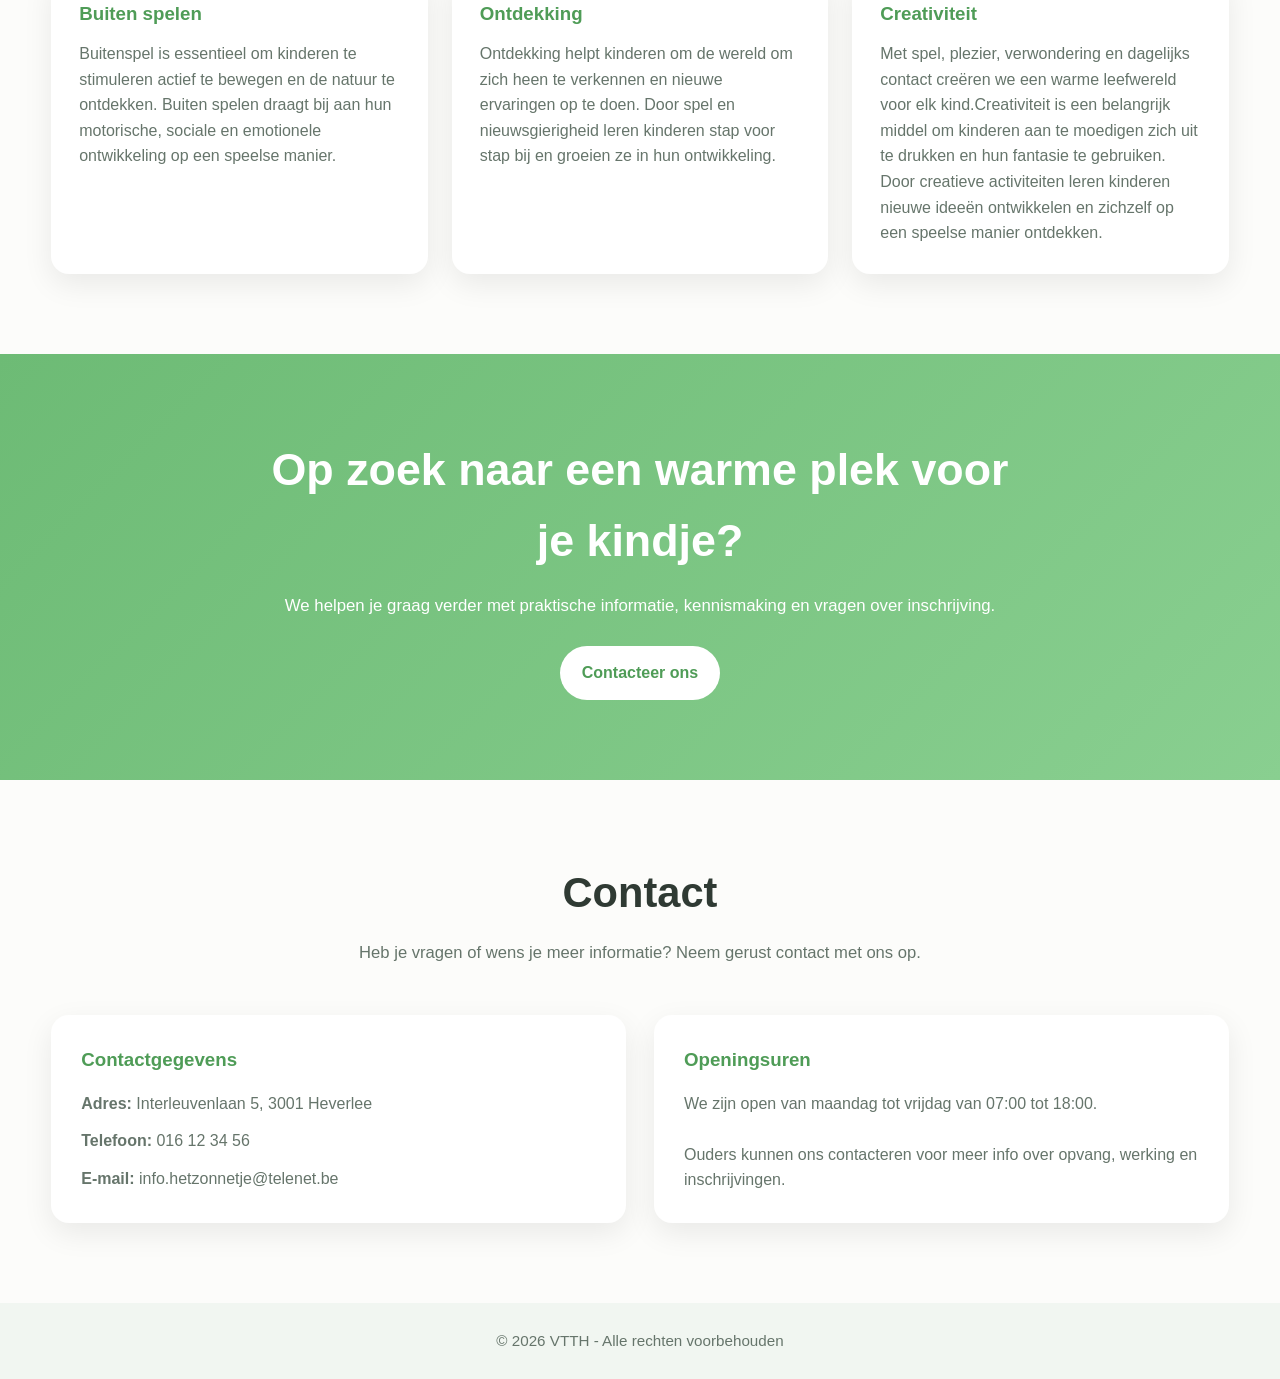
==== commit 81fe85b1: "Add files via upload" ====
--- a/index.html
+++ b/index.html
@@ -1,22 +1,26 @@
 <!DOCTYPE html>
-<html lang="nl">
+<html lang="en">
 <head>
   <meta charset="UTF-8" />
   <meta name="viewport" content="width=device-width, initial-scale=1.0" />
-  <title>Het Zonnetje vzw - waar elk kind mag groeien en stralen</title>
+  <title>het Zonnetje</title>
   <link rel="stylesheet" href="styles/style.css" />
 </head>
 <body>
 
   <header>
     <div class="container nav">
-      <div class="logo">Het Zonnetje <span>vzw</span></div>
+      <div class="logo">
+	      het Zonnetje 
+	      <span> 
+		      waar elk kind mag groeien <br>
+		      en stralen </span></div>
       <nav>
         <ul>
 	  <li><a href="index.html">Home</a></li>
           <li><a href="overons.html">Over ons</a></li>
           <li><a href="praktische.html">Praktische info</a></li>
-          <li><a href="nieuws.html">Activiteit</a></li>
+          <li><a href="nieuws.html">Nieuws en Activiteiten</a></li>
           <li><a href="contact.html">Contact</a></li>
           <li><a class="nav-btn" href="#contact">Schrijf je in</a></li>
         </ul>
@@ -28,10 +32,10 @@
     <section class="hero" id="home">
       <div class="container hero-grid">
         <div>
-          <div class="eyebrow">waar elk kind mag groeien en stralen</div>
-          <h1>Warme kinderopvang waar elk kind mag groeien</h1>
-          <p>
-            Bij Kinderrijk vzw bieden we liefdevolle en kwaliteitsvolle opvang
+          <div class="eyebrow"></div>
+          <h1>Een warme kinderopvang waar elk kind op zijn eigen tempo groeit.</h1>
+          <p>
+            Bij het Zonnetje bieden we liefdevolle en kwaliteitsvolle opvang
             voor baby’s en peuters van 0 tot 3 jaar. In een veilige en
             stimulerende omgeving krijgt elk kind de ruimte om te ontdekken,
             spelen en zichzelf te zijn.
@@ -45,11 +49,11 @@
         <div class="hero-card">
           <h3>Waarom ouders voor het Zonnetje kiezen</h3>
           <ul>
-            <li>Opvang voor kinderen van 0 tot 3 jaar</li>
-            <li>Veilige, warme en huiselijke omgeving</li>
-            <li>Aandacht voor elk kind als individu</li>
-            <li>Samenwerking met ouders</li>
-            <li>Praktische en toegankelijke communicatie</li>
+            <li>Een huiselijke en rustige omgeving waar kinderen zich echt thuis voelen</li>
+            <li>Spelenderwijs leren en ontdekken in een veilige omgeving</li>
+            <li>Respect voor de eigenheid en het tempo van elk kind</li>
+            <li>Kleine groepjes voor meer aandacht en verbondenheid</li>
+            <li>Hechte en eerlijke communicatie met ouders</li>
           </ul>
         </div>
       </div>
@@ -60,7 +64,7 @@
         <div class="section-header">
           <h2>Welkom bij het Zonnetje</h2>
           <p>
-            Bij Het Zonnetje creëren we een warme, veilige en stimulerende omgeving 
+            Bij het Zonnetje creëren we een warme, veilige en stimulerende omgeving 
             waar elk kind zich geborgen voelt en via spel en verbondenheid op zijn eigen tempo 
             kan groeien en zich ontwikkelen.
           </p>
@@ -122,19 +126,18 @@
           <div class="vision-box">
             <h3>Waar we voor staan</h3>
             <ul>
-              <li>Kindgericht werken met respect voor het ritme van elk kind</li>
-              <li>Een veilige en stimulerende omgeving creëren</li>
-              <li>Vertrouwen en verbondenheid centraal stellen</li>
-              <li>Ouders actief betrekken bij de dagelijkse opvang</li>
+              <li>Een warme, veilige en geborgen omgeving waar elk kind zichzelf mag zijn</li>
+              <li>Respect voor de unieke persoonlijkheid, achtergrond en het tempo van elk kind</li>
+              <li>Veel aandacht voor buiten spelen en vrij bewegen in een gezonde omgeving</li>
+              <li>Een hechte band met de kinderen als basis voor vertrouwen en groei</li>
             </ul>
           </div>
 
           <div class="vision-box">
             <h3>Onze inspiratie</h3>
             <p>
-              Onze werking is geïnspireerd door de pedagogische visie van Don
-              Bosco, met bijzondere aandacht voor zorg, respect en kansen voor
-              elk kind.
+              Onze werking vertrekt vanuit een warme visie waarin elk kind centraal staat 
+              en zich in vertrouwen, rust en geborgenheid kan ontwikkelen.
             </p>
           </div>
         </div>
@@ -159,17 +162,17 @@
 
           <div class="info-item">
             <h3>Openingsuren</h3>
-            <p>Maandag tot vrijdag<br>07:00 – 18:15</p>
+            <p>Maandag tot vrijdag<br>07:00 – 18:00</p>
           </div>
 
           <div class="info-item">
             <h3>Locatie</h3>
-            <p>Groenveldstraat 38<br>3001 Heverlee</p>
+            <p>Interleuvenlaan 5<br>3001 Heverlee</p>
           </div>
 
           <div class="info-item">
             <h3>Inschrijving</h3>
-	    <a href="https://www.kinderopvangleuven.be">Via het centraal systeem van Leuven</a>
+            <a href="https://www.kinderopvangleuven.be">Via het centraal systeem van Leuven</a>
           </div>
         </div>
       </div>
@@ -178,36 +181,42 @@
     <section id="nieuws">
       <div class="container">
         <div class="section-header">
-          <h2>Nieuws & activiteiten</h2>
-          <p>
-            Bij Kinderrijk beleven kinderen en begeleiders elke dag iets moois.
-            Van themadagen en seizoensactiviteiten tot warme momenten samen:
-            elke dag is een nieuw avontuur.
+          <h2>Nieuws & Activiteiten</h2>
+          <p>
+            Elke activiteit bij Het Zonnetje is een nieuw avontuur 
+            waarin kinderen spelenderwijs ontdekken, leren en plezier maken. 
+            We stimuleren hun nieuwsgierigheid en creativiteit in een warme 
+            en veilige omgeving.
           </p>
         </div>
 
         <div class="cards">
           <div class="card">
-            <h3>Week van de Kinderopvang</h3>
-            <p>
-              Samen op avontuur, met activiteiten voor kinderen én
-              medewerkers, helemaal in het teken van ontdekken en groeien.
-            </p>
-          </div>
-
-          <div class="card">
-            <h3>Feestelijke momenten</h3>
-            <p>
-              Carnaval, Pasen, Don Bosco en andere feestdagen zorgen voor extra
-              sfeer en fijne herinneringen.
-            </p>
-          </div>
-
-          <div class="card">
-            <h3>Een levendige opvang</h3>
+            <h3>Buiten spelen</h3>
+            <p>
+              Buitenspel is essentieel om kinderen te stimuleren actief te bewegen 
+              en de natuur te ontdekken. Buiten spelen draagt bij aan hun motorische, 
+              sociale en emotionele ontwikkeling op een speelse manier.
+            </p>
+          </div>
+
+          <div class="card">
+            <h3>Ontdekking</h3>
+            <p>
+              Ontdekking helpt kinderen om de wereld om zich heen te verkennen 
+              en nieuwe ervaringen op te doen. Door spel en nieuwsgierigheid 
+              leren kinderen stap voor stap bij en groeien ze in hun ontwikkeling.
+            </p>
+          </div>
+
+          <div class="card">
+            <h3>Creativiteit</h3>
             <p>
               Met spel, plezier, verwondering en dagelijks contact creëren we
-              een warme leefwereld voor elk kind.
+              een warme leefwereld voor elk kind.Creativiteit is een belangrijk middel om kinderen aan te moedigen zich
+               uit te drukken en hun fantasie te gebruiken. Door creatieve activiteiten 
+               leren kinderen nieuwe ideeën ontwikkelen en zichzelf op een speelse manier 
+               ontdekken.
             </p>
           </div>
         </div>
@@ -239,16 +248,16 @@
           <div class="contact-box">
             <h3>Contactgegevens</h3>
             <ul>
-              <li><strong>Adres:</strong> Groenveldstraat 38, 3001 Heverlee</li>
-              <li><strong>Telefoon:</strong> 016 23 15 64</li>
-              <li><strong>E-mail:</strong> info.kinderrijk@telenet.be</li>
+              <li><strong>Adres:</strong> Interleuvenlaan 5, 3001 Heverlee</li>
+              <li><strong>Telefoon:</strong> 016 12 34 56</li>
+              <li><strong>E-mail:</strong> info.hetzonnetje@telenet.be</li>
             </ul>
           </div>
 
           <div class="contact-box">
             <h3>Openingsuren</h3>
             <p>
-              We zijn open van maandag tot vrijdag van 07:00 tot 18:15.
+              We zijn open van maandag tot vrijdag van 07:00 tot 18:00.
             </p>
             <br>
             <p>
--- a/styles/style.css
+++ b/styles/style.css
@@ -67,15 +67,24 @@
 }
 
 .logo {
-  font-size: 1.4rem;
-  font-weight: 700;
-  color: var(--primary-dark);
-  white-space: nowrap;
+  display: flex;
+  flex-direction: column;
+
+  line-height: 1.1;
+
+  font-weight: bold;
+
+  max-width: 260px;
+
+  flex-shrink: 0;
 }
 
 .logo span {
-  color: var(--text);
-  font-weight: 600;
+  font-size: 18px;
+
+  font-weight: normal;
+
+  color: var(--muted);
 }
 
 nav ul {
@@ -426,4 +435,4 @@
   .hero {
     padding: 70px 0 50px;
   }
-}+}
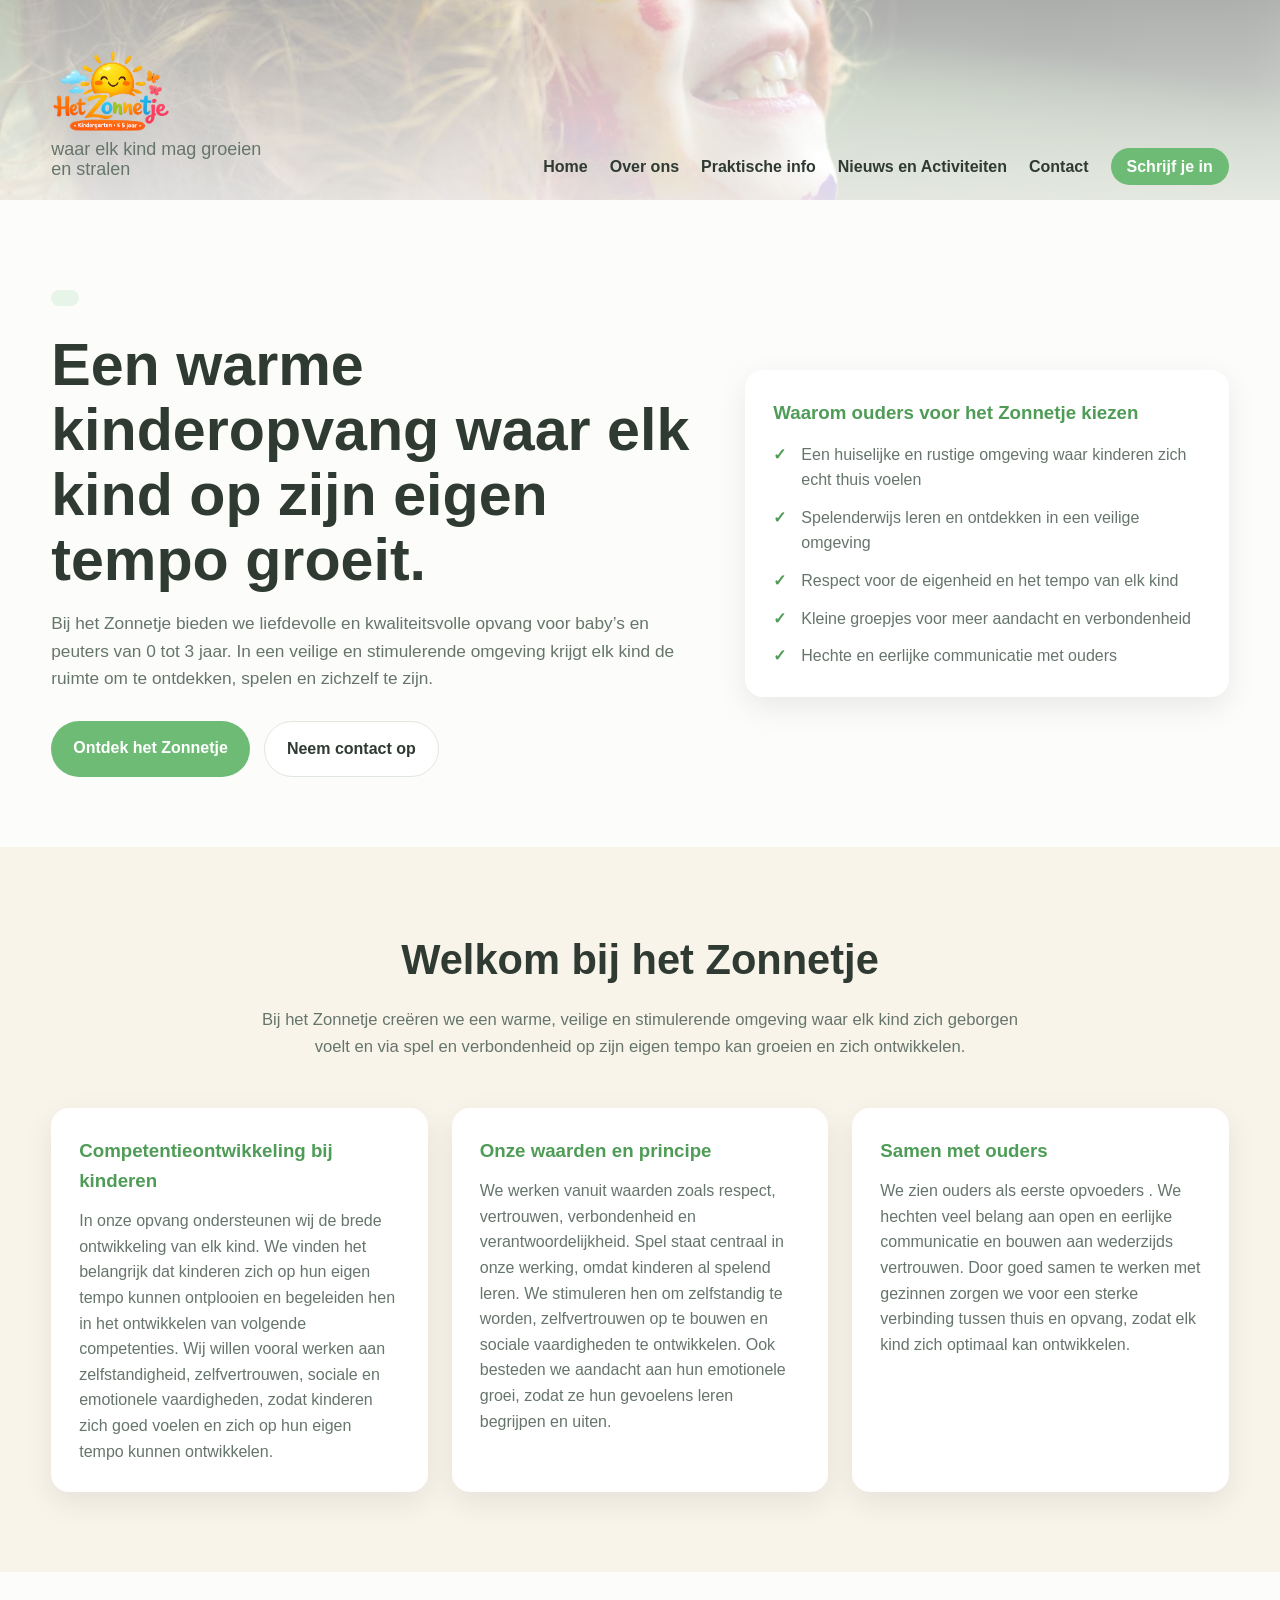
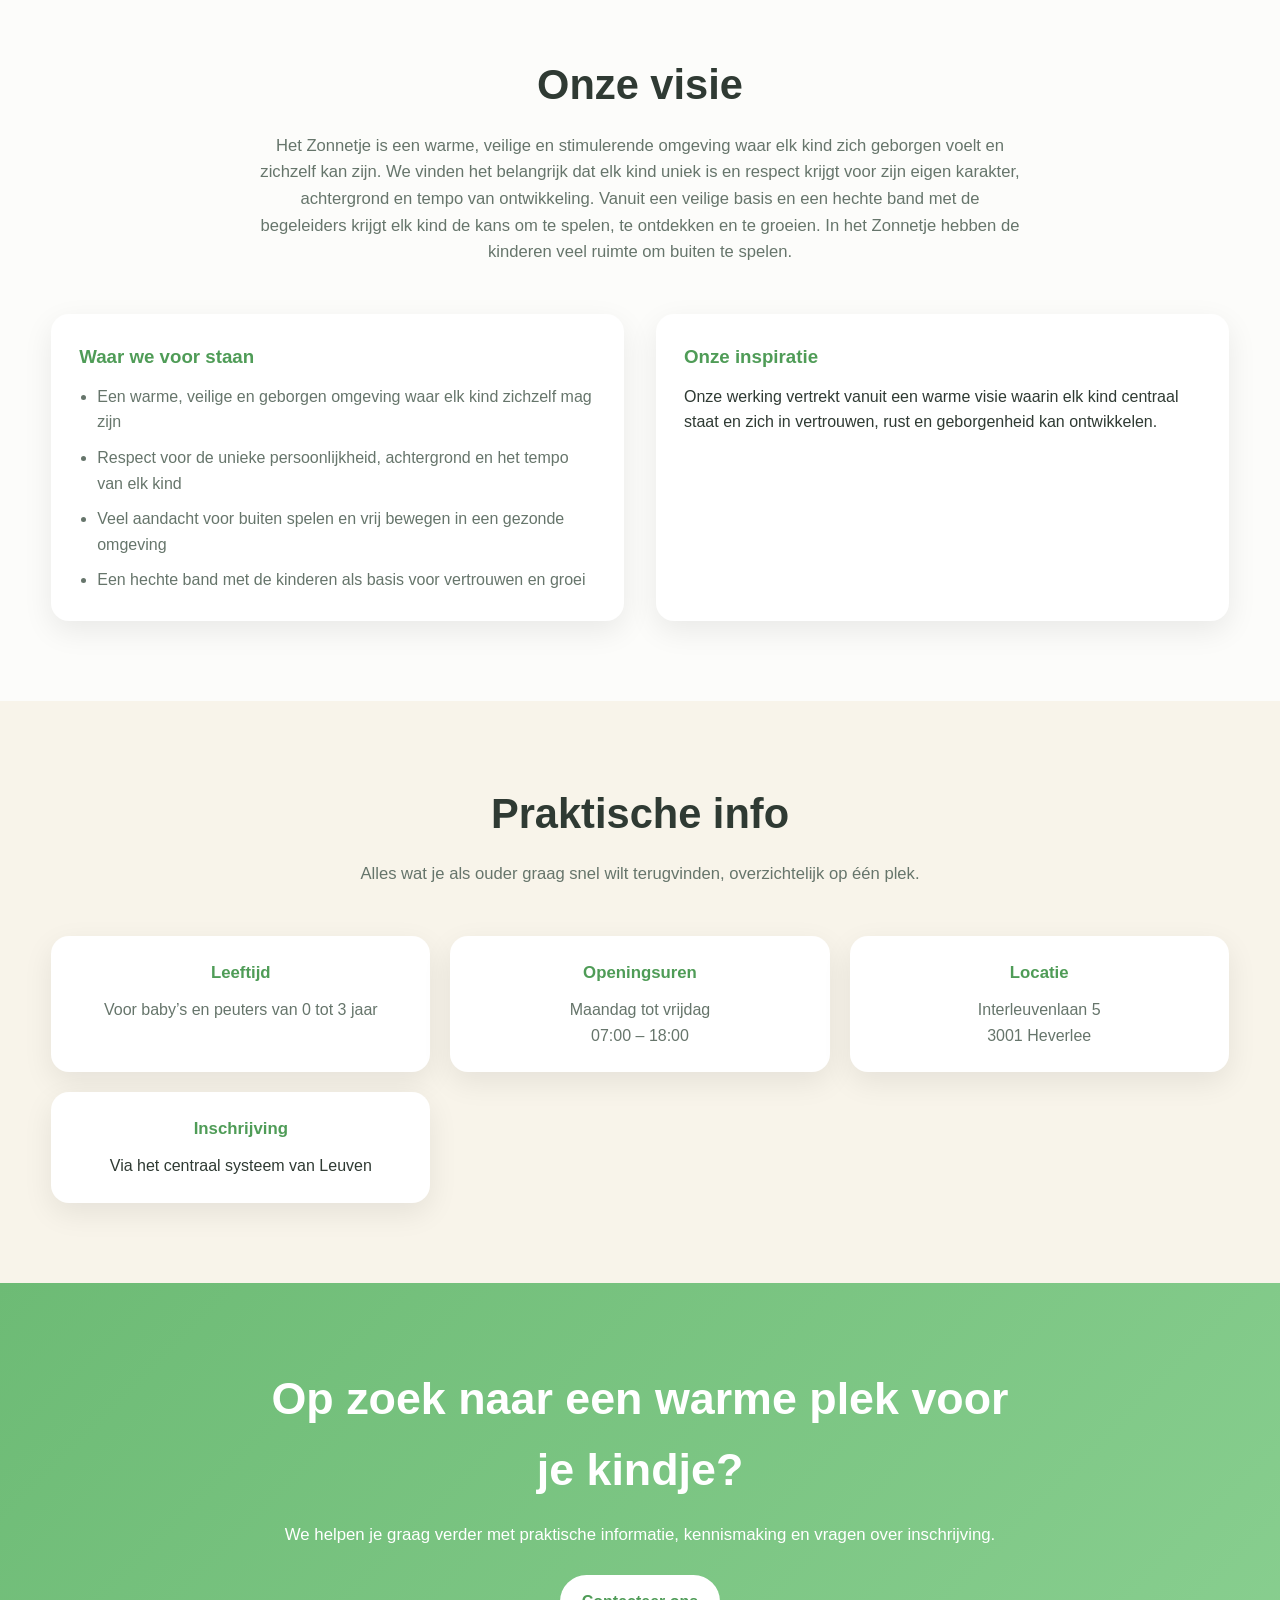
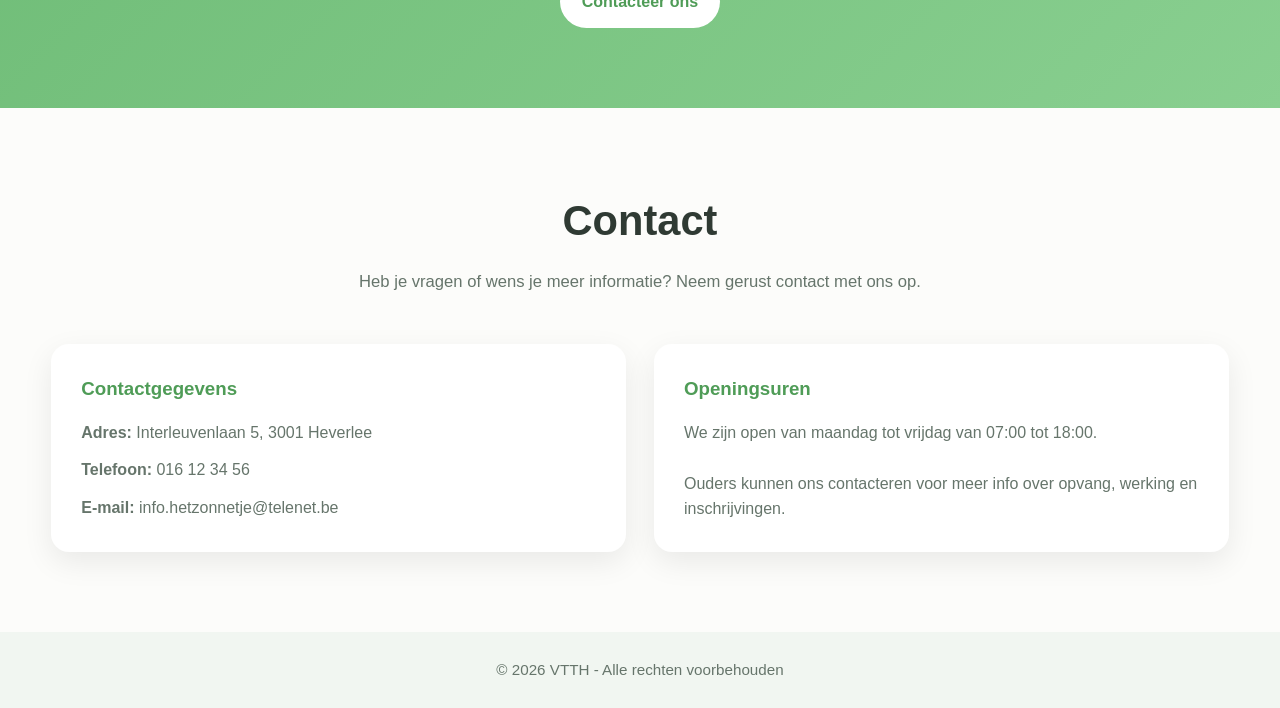
==== commit 14c08eea: "Add files via upload" ====
--- a/index.html
+++ b/index.html
@@ -11,13 +11,15 @@
   <header>
     <div class="container nav">
       <div class="logo">
-	      het Zonnetje 
+        <img class="logo-icon" src="images/logo.png" alt="Het Zonnetje">
 	      <span> 
 		      waar elk kind mag groeien <br>
-		      en stralen </span></div>
+		      en stralen 
+        </span>
+      </div>
       <nav>
         <ul>
-	  <li><a href="index.html">Home</a></li>
+	        <li><a href="index.html">Home</a></li>
           <li><a href="overons.html">Over ons</a></li>
           <li><a href="praktische.html">Praktische info</a></li>
           <li><a href="nieuws.html">Nieuws en Activiteiten</a></li>
@@ -178,51 +180,6 @@
       </div>
     </section>
 
-    <section id="nieuws">
-      <div class="container">
-        <div class="section-header">
-          <h2>Nieuws & Activiteiten</h2>
-          <p>
-            Elke activiteit bij Het Zonnetje is een nieuw avontuur 
-            waarin kinderen spelenderwijs ontdekken, leren en plezier maken. 
-            We stimuleren hun nieuwsgierigheid en creativiteit in een warme 
-            en veilige omgeving.
-          </p>
-        </div>
-
-        <div class="cards">
-          <div class="card">
-            <h3>Buiten spelen</h3>
-            <p>
-              Buitenspel is essentieel om kinderen te stimuleren actief te bewegen 
-              en de natuur te ontdekken. Buiten spelen draagt bij aan hun motorische, 
-              sociale en emotionele ontwikkeling op een speelse manier.
-            </p>
-          </div>
-
-          <div class="card">
-            <h3>Ontdekking</h3>
-            <p>
-              Ontdekking helpt kinderen om de wereld om zich heen te verkennen 
-              en nieuwe ervaringen op te doen. Door spel en nieuwsgierigheid 
-              leren kinderen stap voor stap bij en groeien ze in hun ontwikkeling.
-            </p>
-          </div>
-
-          <div class="card">
-            <h3>Creativiteit</h3>
-            <p>
-              Met spel, plezier, verwondering en dagelijks contact creëren we
-              een warme leefwereld voor elk kind.Creativiteit is een belangrijk middel om kinderen aan te moedigen zich
-               uit te drukken en hun fantasie te gebruiken. Door creatieve activiteiten 
-               leren kinderen nieuwe ideeën ontwikkelen en zichzelf op een speelse manier 
-               ontdekken.
-            </p>
-          </div>
-        </div>
-      </div>
-    </section>
-
     <section class="cta">
       <div class="container cta-box">
         <h2>Op zoek naar een warme plek voor je kindje?</h2>
--- a/styles/style.css
+++ b/styles/style.css
@@ -57,35 +57,36 @@
   justify-content: flex-end;
 }
 
-
-
 .nav {
   display: flex;
-  align-items: center;
+  align-items: flex-end;
   justify-content: space-between;
   padding: 20px 0;
 }
 
+
 .logo {
   display: flex;
   flex-direction: column;
-
   line-height: 1.1;
-
   font-weight: bold;
-
   max-width: 260px;
-
   flex-shrink: 0;
 }
+
 
 .logo span {
   font-size: 18px;
-
   font-weight: normal;
-
-  color: var(--muted);
-}
+  color: var(--muted);
+}
+
+.logo-icon {
+    width: 120px !important;
+    height: auto !important;
+    object-fit: contain;
+}
+
 
 nav ul {
   list-style: none;
@@ -266,6 +267,14 @@
 
 .card p {
   color: var(--muted);
+}
+
+.card img {
+  width: 100%;
+  height: 220px;
+  object-fit: cover;
+  border-radius: 12px;
+  margin-top: 15px;
 }
 
 /* Vision */
